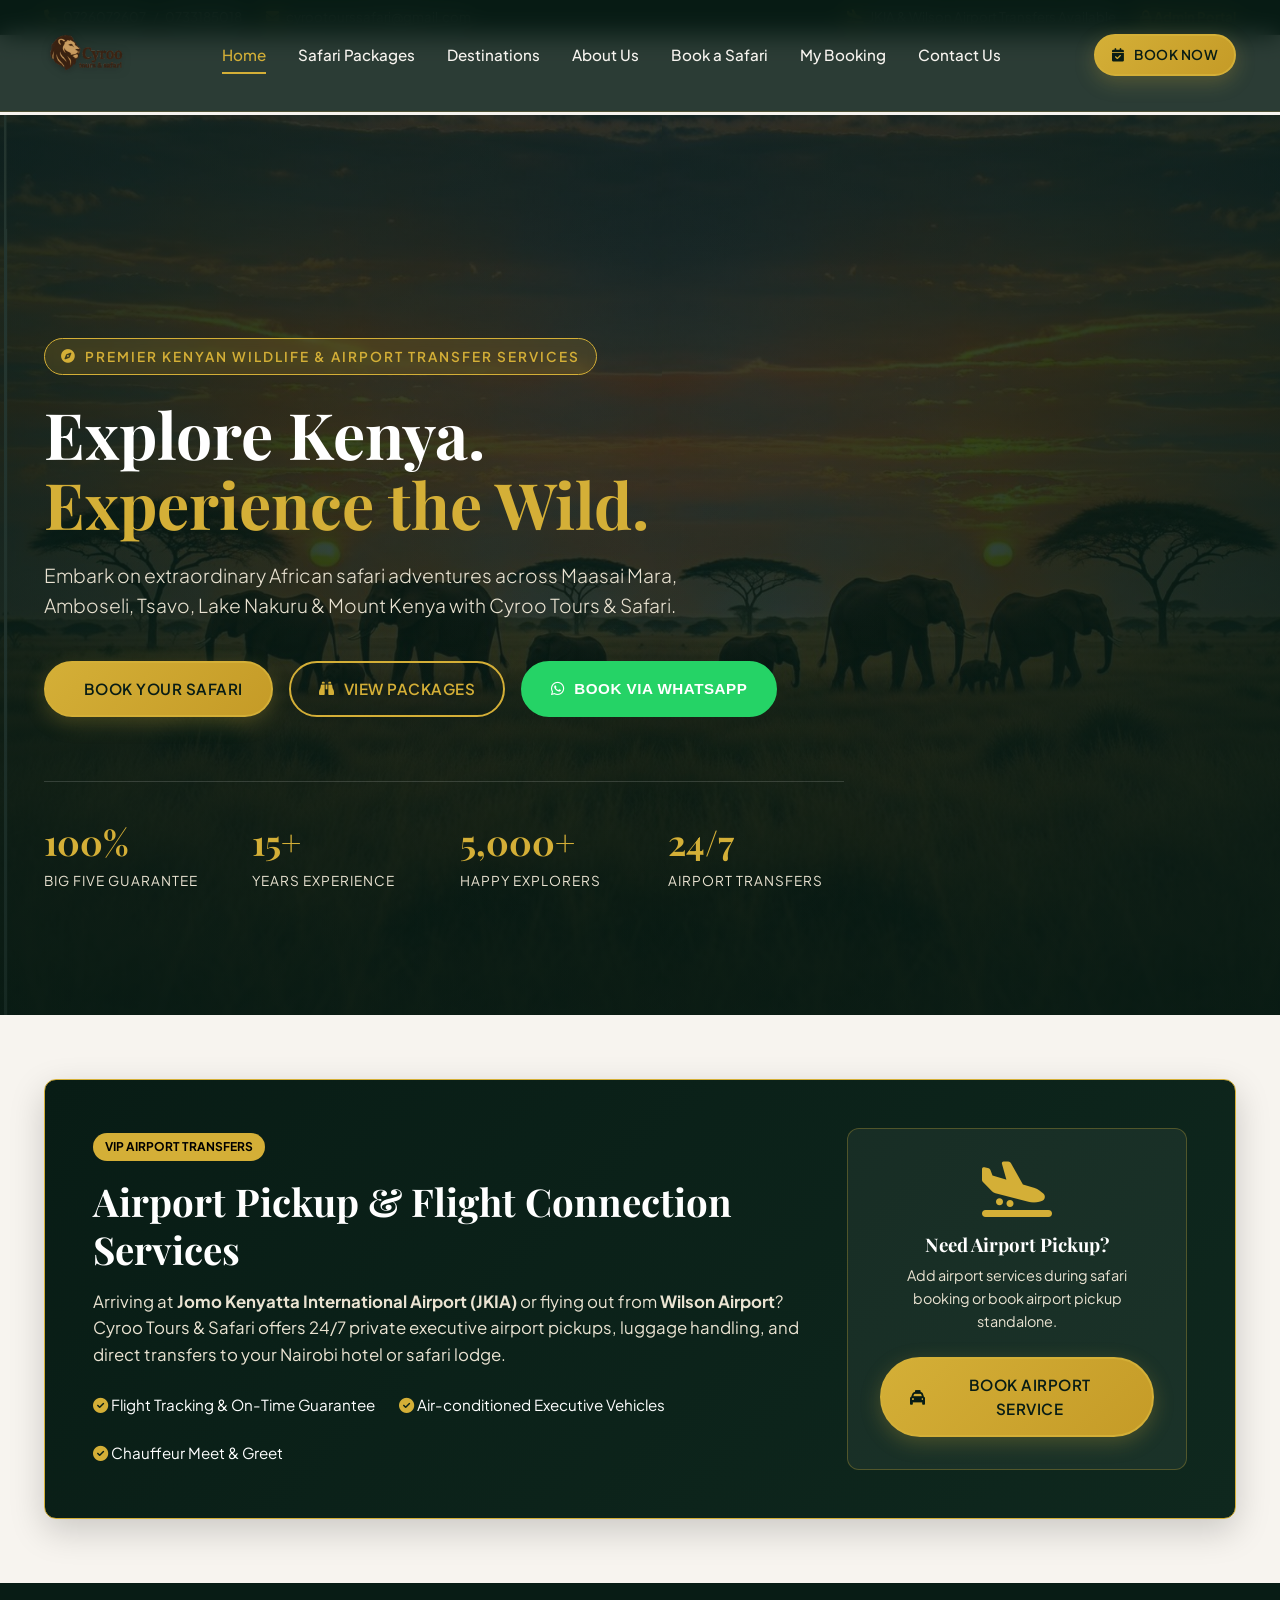
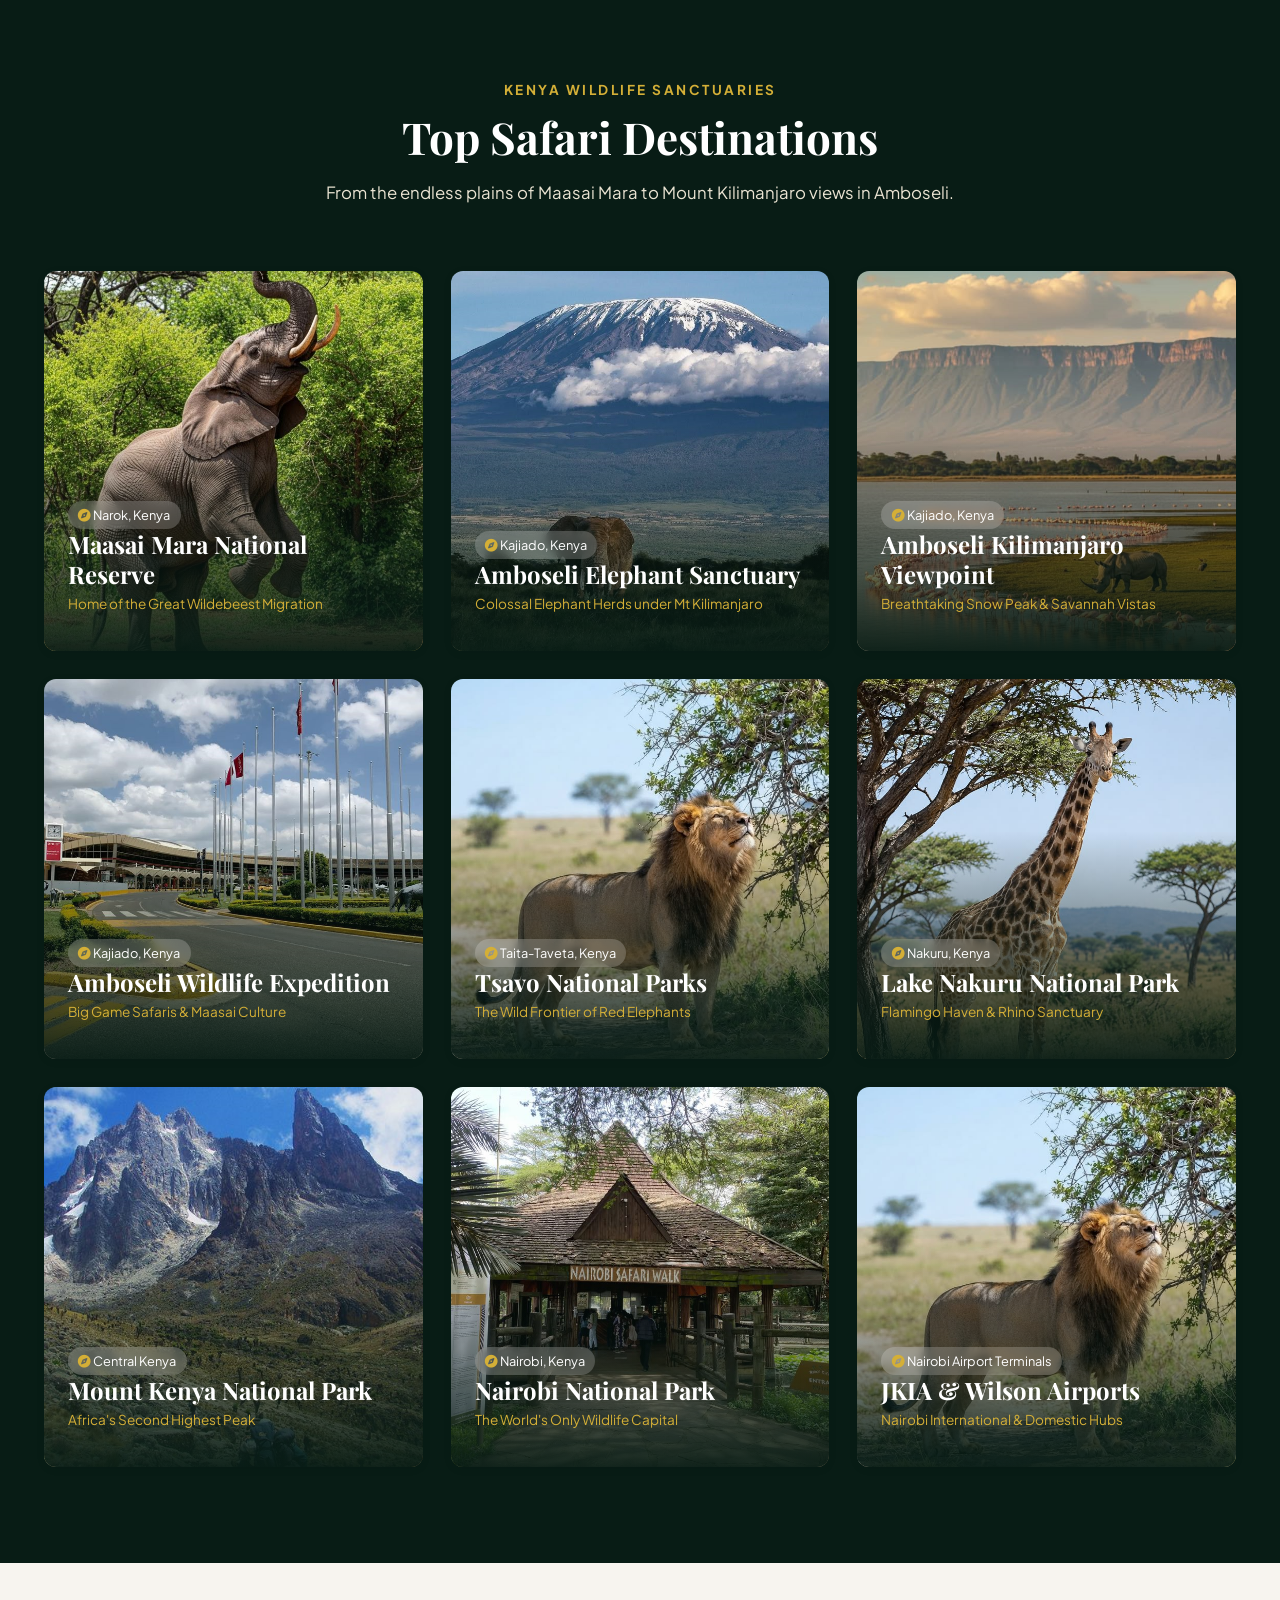
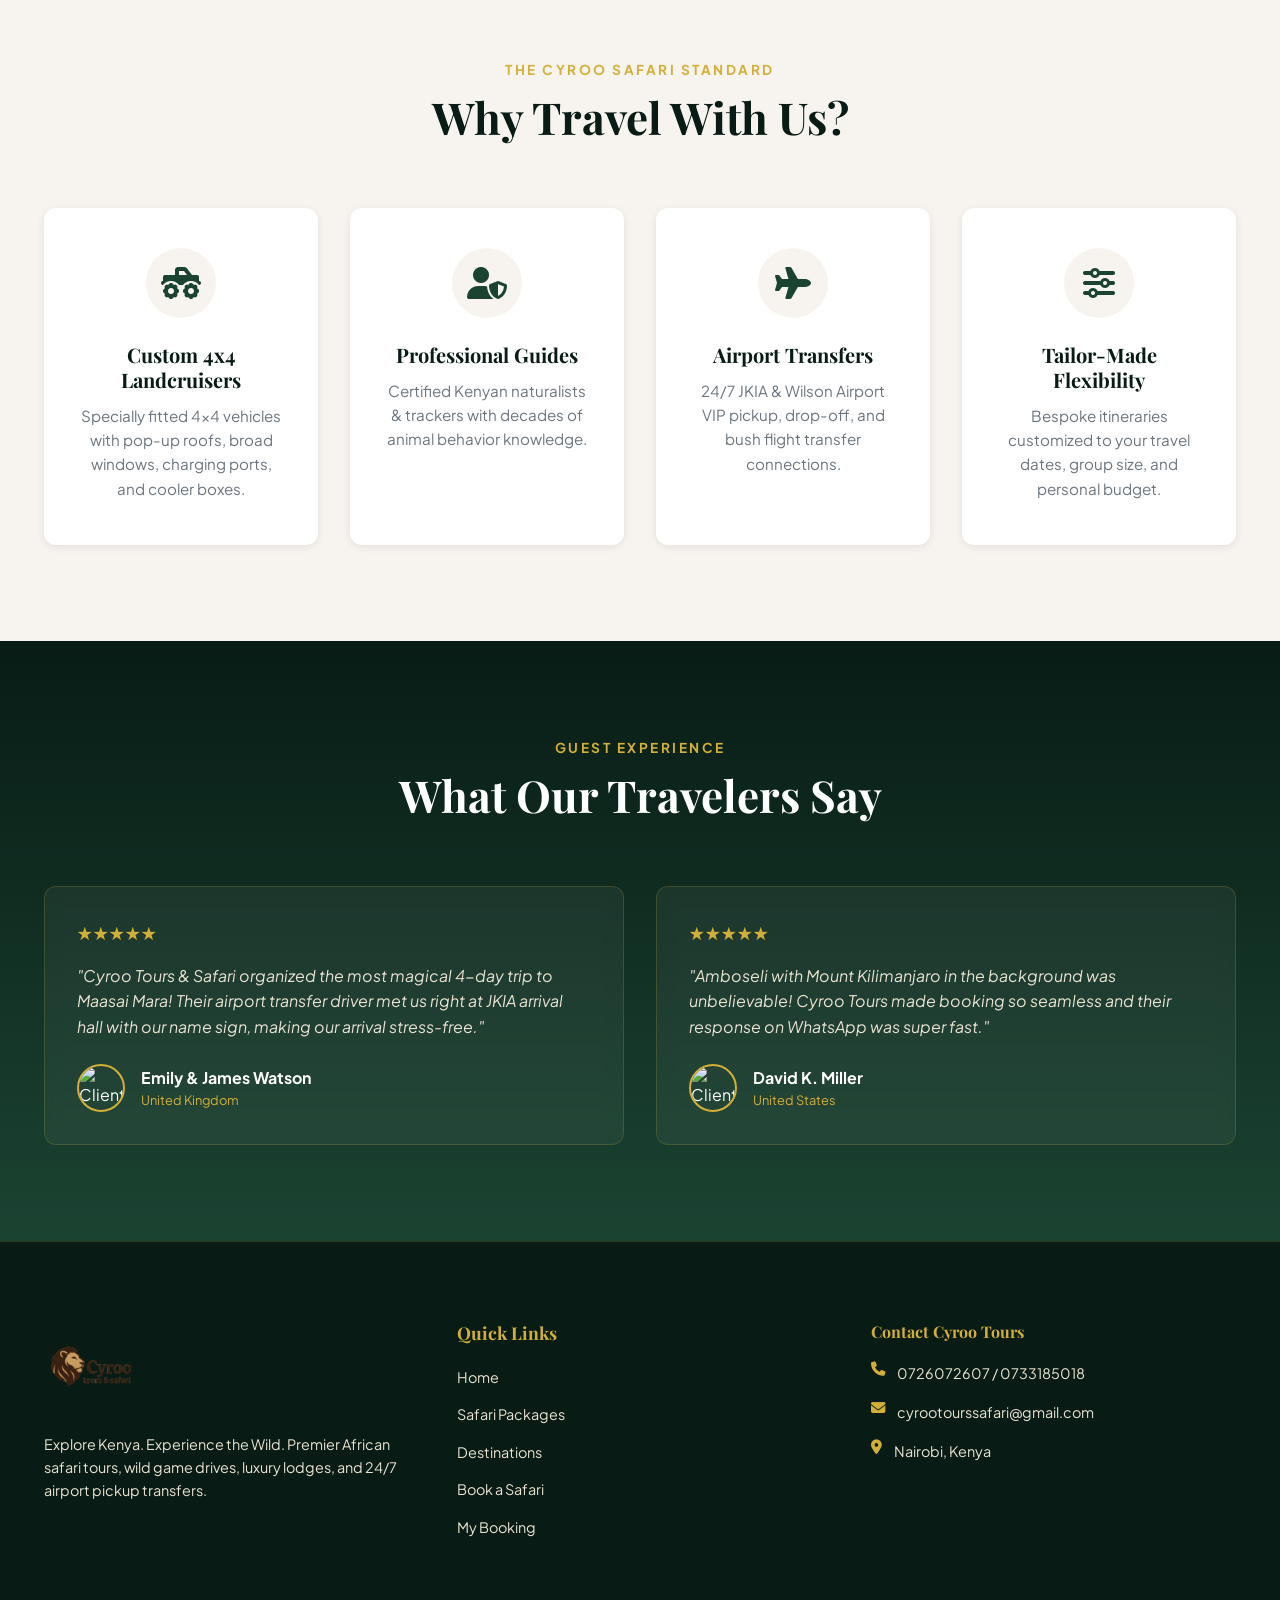
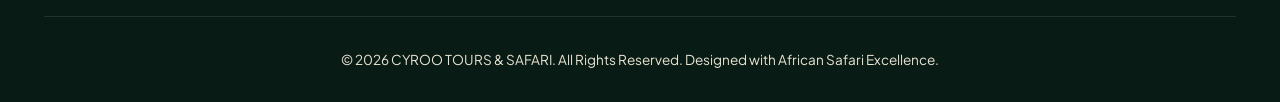
==== transport system/index.html @ acbdd5b0 "Add files via upload" ====
<!DOCTYPE html>
<html lang="en">

<head>
  <meta charset="UTF-8">
  <meta name="viewport" content="width=device-width, initial-scale=1.0">
  <title>CYROO TOURS & SAFARI | Explore Kenya. Experience the Wild.</title>
  <meta name="description"
    content="Book unforgettable Kenyan safari tours and VIP airport transfers with Cyroo Tours & Safari. Maasai Mara, Amboseli, Tsavo, Lake Nakuru, Mount Kenya & Nairobi National Park.">

  <!-- Google Fonts -->
  <link rel="preconnect" href="https://fonts.googleapis.com">
  <link rel="preconnect" href="https://fonts.gstatic.com" crossorigin>
  <link
    href="https://fonts.googleapis.com/css2?family=Playfair+Display:ital,wght@0,600;0,700;0,800;1,400&family=Plus+Jakarta+Sans:wght@300;400;500;600;700&display=swap"
    rel="stylesheet">

  <!-- FontAwesome Icons -->
  <link rel="stylesheet" href="https://cdnjs.cloudflare.com/ajax/libs/font-awesome/6.4.0/css/all.min.css">

  <!-- Stylesheet -->
  <link rel="stylesheet" href="css/styles.css">

  <!-- Supabase JS Client SDK -->
  <script src="https://cdn.jsdelivr.net/npm/@supabase/supabase-js@2"></script>

  <!-- html2pdf for Invoice Download -->
  <script src="https://cdnjs.cloudflare.com/ajax/libs/html2pdf.js/0.10.1/html2pdf.bundle.min.js"></script>
</head>

<body>

  <!-- Top Info Bar -->
  <div class="top-bar">
    <div class="container top-bar-content">
      <div class="top-info">
        <div class="top-info-item"><i class="fas fa-phone text-gold"></i> <a href="tel:0726072607">0726072607</a> / <a
            href="tel:0733185018">0733185018</a></div>
        <div class="top-info-item"><i class="fas fa-envelope text-gold"></i> <a
            href="mailto:cyrootourssafari@gmail.com">cyrootourssafari@gmail.com</a></div>
      </div>
      <div class="top-info">
        <div class="top-info-item"><i class="fas fa-plane-arrival text-gold"></i> JKIA & Wilson Airport Transfers
          Available</div>
        <div class="top-info-item"><a href="admin.html" style="color:var(--gold-accent); font-weight:700;"><i
              class="fas fa-lock"></i> Admin Portal</a></div>
      </div>
    </div>
  </div>

  <!-- Main Navigation -->
  <header class="header">
    <div class="container nav-container">
      <a href="#home" class="logo">
        <img src="assets/1-removebg-preview.png" alt="CYROO TOURS & SAFARI" class="brand-logo-img" style="height:85px; max-height:95px;">
      </a>

      <nav class="nav-menu" id="navMenu">
        <a href="#home" class="nav-link active">Home</a>
        <a href="#packages" class="nav-link">Safari Packages</a>
        <a href="#destinations" class="nav-link">Destinations</a>
        <a href="#about" class="nav-link">About Us</a>
        <a href="#book" class="nav-link">Book a Safari</a>
        <a href="#my-booking" class="nav-link">My Booking</a>
        <a href="#contact" class="nav-link">Contact Us</a>
      </nav>

      <div class="nav-actions">
        <a href="#book" class="btn btn-gold btn-sm"><i class="fas fa-calendar-check"></i> Book Now</a>
        <button class="mobile-toggle" id="mobileToggle" aria-label="Toggle Navigation"><i
            class="fas fa-bars"></i></button>
      </div>
    </div>
  </header>

  <!-- PAGE VIEWS CONTAINER -->
  <main style="padding-top: 80px;">

    <!-- ==================== HOME SECTION ==================== -->
    <div id="home" class="page-view">

      <!-- HERO -->
      <section class="hero">
        <div class="hero-overlay"></div>
        <div class="container">
          <div class="hero-content">
            <div class="hero-badge"><i class="fas fa-compass"></i> Premier Kenyan Wildlife & Airport Transfer Services
            </div>
            <h1 class="hero-title">Explore Kenya. <span>Experience the Wild.</span></h1>
            <p class="hero-subtitle">Embark on extraordinary African safari adventures across Maasai Mara, Amboseli,
              Tsavo, Lake Nakuru & Mount Kenya with Cyroo Tours & Safari.</p>

            <div class="hero-buttons">
              <a href="#book" class="btn btn-gold"><i class="fas fa-lion"></i> Book Your Safari</a>
              <a href="#packages" class="btn btn-outline-gold"><i class="fas fa-binoculars"></i> View Packages</a>
              <button class="btn btn-whatsapp" onclick="openQuickWhatsAppBooking()"><i class="fab fa-whatsapp"></i> Book
                via WhatsApp</button>
            </div>

            <div class="hero-stats">
              <div class="stat-item">
                <span class="stat-number">100%</span>
                <span class="stat-label">Big Five Guarantee</span>
              </div>
              <div class="stat-item">
                <span class="stat-number">15+</span>
                <span class="stat-label">Years Experience</span>
              </div>
              <div class="stat-item">
                <span class="stat-number">5,000+</span>
                <span class="stat-label">Happy Explorers</span>
              </div>
              <div class="stat-item">
                <span class="stat-number">24/7</span>
                <span class="stat-label">Airport Transfers</span>
              </div>
            </div>
          </div>
        </div>
      </section>



      <!-- AIRPORT SERVICES HIGHLIGHT BANNER -->
      <section class="section" style="background:var(--warm-beige); padding:4rem 0;">
        <div class="container">
          <div
            style="background:linear-gradient(135deg, var(--primary-green-dark), #0f281e); color:#fff; border-radius:var(--radius-md); padding:3rem; display:grid; grid-template-columns:1fr 340px; gap:2.5rem; align-items:center; box-shadow:var(--shadow-lg); border:1px solid var(--gold-accent);">
            <div>
              <span class="badge badge-confirmed"
                style="background:var(--gold-accent); color:#000; font-weight:700; margin-bottom:1rem;">VIP AIRPORT
                TRANSFERS</span>
              <h2 style="font-size:2.4rem; color:#fff; margin-bottom:1rem;">Airport Pickup & Flight Connection Services
              </h2>
              <p style="color:var(--warm-beige-dark); margin-bottom:1.5rem; font-size:1.05rem; line-height:1.6;">
                Arriving at <strong>Jomo Kenyatta International Airport (JKIA)</strong> or flying out from
                <strong>Wilson Airport</strong>? Cyroo Tours & Safari offers 24/7 private executive airport pickups,
                luggage handling, and direct transfers to your Nairobi hotel or safari lodge.
              </p>
              <div style="display:flex; gap:1.5rem; flex-wrap:wrap; font-size:0.95rem;">
                <div><i class="fas fa-check-circle text-gold"></i> Flight Tracking & On-Time Guarantee</div>
                <div><i class="fas fa-check-circle text-gold"></i> Air-conditioned Executive Vehicles</div>
                <div><i class="fas fa-check-circle text-gold"></i> Chauffeur Meet & Greet</div>
              </div>
            </div>
            <div
              style="text-align:center; background:rgba(255,255,255,0.05); padding:2rem; border-radius:var(--radius-md); border:1px solid rgba(212,175,55,0.3);">
              <i class="fas fa-plane-arrival text-gold" style="font-size:3.5rem; margin-bottom:1rem;"></i>
              <h3 style="color:#fff; margin-bottom:0.5rem;">Need Airport Pickup?</h3>
              <p style="color:var(--warm-beige-dark); font-size:0.9rem; margin-bottom:1.5rem;">Add airport services
                during safari booking or book airport pickup standalone.</p>
              <a href="#book" class="btn btn-gold" style="width:100%;"><i class="fas fa-taxi"></i> Book Airport
                Service</a>
            </div>
          </div>
        </div>
      </section>

      <!-- POPULAR DESTINATIONS -->
      <section class="section bg-dark text-white" style="background:var(--primary-green-dark);">
        <div class="container">
          <div class="section-header">
            <span class="section-subtitle">Kenya Wildlife Sanctuaries</span>
            <h2 class="section-title light">Top Safari Destinations</h2>
            <p class="section-desc light">From the endless plains of Maasai Mara to Mount Kilimanjaro views in Amboseli.
            </p>
          </div>
          <div class="destinations-grid" id="destinationsContainer">
            <!-- Dynamic Destinations Loaded via JS -->
          </div>
        </div>
      </section>

      <!-- WHY CHOOSE US -->
      <section class="section">
        <div class="container">
          <div class="section-header">
            <span class="section-subtitle">The Cyroo Safari Standard</span>
            <h2 class="section-title">Why Travel With Us?</h2>
          </div>
          <div class="features-grid">
            <div class="feature-card">
              <div class="feature-icon"><i class="fas fa-truck-monster"></i></div>
              <h3 class="feature-title">Custom 4x4 Landcruisers</h3>
              <p class="feature-desc">Specially fitted 4x4 vehicles with pop-up roofs, broad windows, charging ports,
                and cooler boxes.</p>
            </div>
            <div class="feature-card">
              <div class="feature-icon"><i class="fas fa-user-shield"></i></div>
              <h3 class="feature-title">Professional Guides</h3>
              <p class="feature-desc">Certified Kenyan naturalists & trackers with decades of animal behavior knowledge.
              </p>
            </div>
            <div class="feature-card">
              <div class="feature-icon"><i class="fas fa-plane"></i></div>
              <h3 class="feature-title">Airport Transfers</h3>
              <p class="feature-desc">24/7 JKIA & Wilson Airport VIP pickup, drop-off, and bush flight transfer
                connections.</p>
            </div>
            <div class="feature-card">
              <div class="feature-icon"><i class="fas fa-sliders-h"></i></div>
              <h3 class="feature-title">Tailor-Made Flexibility</h3>
              <p class="feature-desc">Bespoke itineraries customized to your travel dates, group size, and personal
                budget.</p>
            </div>
          </div>
        </div>
      </section>

      <!-- TESTIMONIALS -->
      <section class="section"
        style="background:linear-gradient(180deg, var(--primary-green-dark) 0%, var(--primary-green) 100%);">
        <div class="container">
          <div class="section-header">
            <span class="section-subtitle">Guest Experience</span>
            <h2 class="section-title light">What Our Travelers Say</h2>
          </div>
          <div class="testimonials-slider">
            <div class="testimonial-card">
              <div class="testimonial-stars">★★★★★</div>
              <p class="testimonial-text">"Cyroo Tours & Safari organized the most magical 4-day trip to Maasai Mara!
                Their airport transfer driver met us right at JKIA arrival hall with our name sign, making our arrival
                stress-free."</p>
              <div class="testimonial-author">
                <img src="https://images.unsplash.com/photo-1534528741775-53994a69daeb?auto=format&fit=crop&w=150&q=80"
                  class="author-avatar" alt="Client">
                <div>
                  <div class="author-name">Emily & James Watson</div>
                  <div class="author-location">United Kingdom</div>
                </div>
              </div>
            </div>
            <div class="testimonial-card">
              <div class="testimonial-stars">★★★★★</div>
              <p class="testimonial-text">"Amboseli with Mount Kilimanjaro in the background was unbelievable! Cyroo
                Tours made booking so seamless and their response on WhatsApp was super fast."</p>
              <div class="testimonial-author">
                <img src="https://images.unsplash.com/photo-1507003211169-0a1dd7228f2d?auto=format&fit=crop&w=150&q=80"
                  class="author-avatar" alt="Client">
                <div>
                  <div class="author-name">David K. Miller</div>
                  <div class="author-location">United States</div>
                </div>
              </div>
            </div>
          </div>
        </div>
      </section>
    </div>

    <!-- ==================== SAFARI PACKAGES SECTION ==================== -->
    <div id="packages" class="page-view" style="display:none;">
      <section class="section">
        <div class="container">
          <div class="section-header">
            <span class="section-subtitle">Safari & Airport Packages</span>
            <h2 class="section-title">All Packages & Airport Transfer Services</h2>
            <p class="section-desc">Explore our full catalog of game reserves, mountain treks, day tours, and VIP
              airport transfers.</p>
          </div>

          <!-- Package Filter Categories -->
          <div style="display:flex; justify-content:center; gap:0.75rem; margin-bottom:3rem; flex-wrap:wrap;">
            <button class="btn btn-gold btn-sm pkg-filter-btn active" data-cat="all">All Packages</button>
            <button class="btn btn-outline-gold btn-sm pkg-filter-btn" data-cat="Safari Parks">Safari Parks</button>
            <button class="btn btn-outline-gold btn-sm pkg-filter-btn" data-cat="Mount Kenya">Mount Kenya</button>
            <button class="btn btn-outline-gold btn-sm pkg-filter-btn" data-cat="Day Excursions">Day Excursions</button>
            <button class="btn btn-outline-gold btn-sm pkg-filter-btn" data-cat="Airport Services"><i
                class="fas fa-plane"></i> Airport Services</button>
          </div>

          <!-- Populated by JavaScript -->
          <div class="packages-grid" id="allPackagesGrid"></div>
        </div>
      </section>
    </div>

    <!-- ==================== DESTINATIONS SECTION ==================== -->
    <div id="destinations" class="page-view" style="display:none;">
      <section class="section">
        <div class="container">
          <div class="section-header">
            <span class="section-subtitle">Explore Kenya</span>
            <h2 class="section-title">Safari Destinations</h2>
            <p class="section-desc">Discover the richest wildlife biomes in East Africa.</p>
          </div>
          <div class="destinations-grid" id="allDestinationsGrid"></div>
        </div>
      </section>
    </div>

    <!-- ==================== ABOUT US SECTION ==================== -->
    <div id="about" class="page-view" style="display:none;">
      <section class="section">
        <div class="container">
          <div style="display:grid; grid-template-columns:1fr 1fr; gap:3rem; align-items:center;">
            <div>
              <span class="section-subtitle">About Cyroo Tours & Safari</span>
              <h2 class="section-title">Your Trusted Kenyan Safari Companion</h2>
              <p style="margin-bottom:1rem; color:#555;">CYROO TOURS & SAFARI is a premier eco-tour operator
                headquartered in Nairobi, Kenya. We specialize in bespoke safari holidays, group wildlife expeditions,
                honeymoon retreats, airport pickup transfers, and custom park excursions.</p>
              <p style="margin-bottom:1.5rem; color:#555;">With deep local roots and an unwavering commitment to
                sustainable tourism, we ensure every guest experiences authentic African wilderness while supporting
                local conservation and Maasai communities.</p>

              <div style="display:grid; grid-template-columns:1fr 1fr; gap:1rem; margin-bottom:2rem;">
                <div
                  style="background:var(--white); padding:1rem; border-left:4px solid var(--gold-accent); box-shadow:var(--shadow-sm);">
                  <strong style="color:var(--primary-green-dark);">Phone Support:</strong><br>
                  0726072607 / 0733185018
                </div>
                <div
                  style="background:var(--white); padding:1rem; border-left:4px solid var(--gold-accent); box-shadow:var(--shadow-sm);">
                  <strong style="color:var(--primary-green-dark);">Direct Email:</strong><br>
                  cyrootourssafari@gmail.com
                </div>
              </div>
            </div>
            <div>
              <img src="assets/background 1 .png"
                style="border-radius:var(--radius-md); box-shadow:var(--shadow-lg); width:100%; object-fit:cover; max-height:400px;" alt="Safari Expedition">
            </div>
          </div>
        </div>
      </section>
    </div>

    <!-- ==================== BOOK A SAFARI SECTION ==================== -->
    <div id="book" class="page-view" style="display:none;">
      <section class="section">
        <div class="container">
          <div class="section-header">
            <span class="section-subtitle">Reservations</span>
            <h2 class="section-title">Book Your Safari Package</h2>
            <p class="section-desc">Fill in your travel preferences below for instant pricing and invoice generation.
            </p>
          </div>

          <!-- Sub-Nav Type Switcher -->
          <div style="display:flex; justify-content:center; gap:1rem; margin-bottom:2.5rem; flex-wrap:wrap;">
            <button id="bookingTabSafariBtn" type="button" class="btn btn-gold booking-type-btn active" style="font-size:1.1rem; padding:0.85rem 1.75rem;" onclick="switchBookingType('safari')">
              <i class="fas fa-paw"></i> Book Safari Package
            </button>
            <button id="bookingTabAirportBtn" type="button" class="btn btn-outline-gold booking-type-btn" style="font-size:1.1rem; padding:0.85rem 1.75rem;" onclick="switchBookingType('airport')">
              <i class="fas fa-plane-arrival"></i> Book Airport Transfer
            </button>
          </div>

          <div class="booking-layout">
            <!-- Form Card -->
            <div class="booking-card">
              <form id="customerBookingForm">
                <h3
                  style="margin-bottom:1.5rem; color:var(--primary-green-dark); border-bottom:2px solid var(--gold-accent); padding-bottom:0.5rem;">
                  <i class="fas fa-user"></i> Guest Contact Details
                </h3>

                <div class="form-row">
                  <div class="form-group">
                    <label class="form-label" for="bookingFullName">Full Name *</label>
                    <input type="text" id="bookingFullName" class="form-control" placeholder="e.g. John Doe" required>
                  </div>
                  <div class="form-group">
                    <label class="form-label" for="bookingPhone">Phone Number *</label>
                    <input type="tel" id="bookingPhone" class="form-control" placeholder="e.g. 0726072607" required>
                  </div>
                </div>

                <div class="form-group">
                  <label class="form-label" for="bookingEmail">Email Address *</label>
                  <input type="email" id="bookingEmail" class="form-control" placeholder="e.g. john@example.com"
                    required>
                </div>

                <!-- BLOCK 1: SAFARI BOOKING BLOCK -->
                <div id="safariBookingBlock">
                  <h3
                    style="margin-top:2rem; margin-bottom:1.5rem; color:var(--primary-green-dark); border-bottom:2px solid var(--gold-accent); padding-bottom:0.5rem;">
                    <i class="fas fa-map-marked-alt"></i> Safari Selection
                  </h3>

                  <div class="form-group">
                    <label class="form-label" for="bookingPackageSelect">Select Safari Package *</label>
                    <select id="bookingPackageSelect" class="form-select" required>
                      <!-- Populated by JS -->
                    </select>
                  </div>

                  <div class="form-row">
                    <div class="form-group">
                      <label class="form-label" for="bookingAdults">Adults (Age 12+) *</label>
                      <input type="number" id="bookingAdults" class="form-control" value="2" min="1" required>
                    </div>
                    <div class="form-group">
                      <label class="form-label" for="bookingChildren">Children (Age 3-11)</label>
                      <input type="number" id="bookingChildren" class="form-control" value="0" min="0">
                    </div>
                  </div>

                  <div class="form-row">
                    <div class="form-group">
                      <label class="form-label" for="bookingTravelDate">Travel Start Date *</label>
                      <input type="date" id="bookingTravelDate" class="form-control" required>
                    </div>
                    <div class="form-group">
                      <label class="form-label" for="bookingReturnDate">Return Date</label>
                      <input type="date" id="bookingReturnDate" class="form-control" readonly style="background:#eee;">
                    </div>
                  </div>

                  <div class="form-group" style="margin-top:1.5rem;">
                    <label class="form-label" for="bookingSafariAirportAddon"><i class="fas fa-taxi text-gold"></i> Optional Airport Transfer Add-On</label>
                    <select id="bookingSafariAirportAddon" class="form-select">
                      <option value="No Airport Transfer" data-fee="0">No Airport Add-On Needed</option>
                      <option value="JKIA Airport Arrival Pickup & Hotel Transfer" data-fee="3000">JKIA Airport Arrival Pickup (+ KES 3,000)</option>
                      <option value="Nairobi Hotel to JKIA Drop-off" data-fee="3000">JKIA Departure Drop-off (+ KES 3,000)</option>
                      <option value="Both JKIA Pickup & Drop-off Transfer" data-fee="5500">Both JKIA Pickup & Drop-off (+ KES 5,500)</option>
                      <option value="Wilson Airport Safari Bush Flight Connection" data-fee="2500">Wilson Airport Safari Connection (+ KES 2,500)</option>
                      <option value="VIP Chauffeur Airport Service" data-fee="8000">VIP Luxury Executive Airport Chauffeur (+ KES 8,000)</option>
                    </select>
                  </div>
                </div>

                <!-- BLOCK 2: AIRPORT TRANSFER BOOKING BLOCK -->
                <div id="airportBookingBlock" style="display:none;">
                  <h3
                    style="margin-top:2rem; margin-bottom:1.5rem; color:var(--primary-green-dark); border-bottom:2px solid var(--gold-accent); padding-bottom:0.5rem;">
                    <i class="fas fa-plane-arrival"></i> Airport Transfer Package Selection
                  </h3>

                  <div class="form-group">
                    <label class="form-label" for="bookingAirportService">Select Airport Transfer Service *</label>
                    <select id="bookingAirportService" class="form-select">
                      <!-- Populated dynamically by JS -->
                    </select>
                  </div>

                  <div class="form-row">
                    <div class="form-group">
                      <label class="form-label" for="bookingAirportPassengers"><i class="fas fa-users text-gold"></i> Transfer Passengers *</label>
                      <input type="number" id="bookingAirportPassengers" class="form-control" value="2" min="1">
                    </div>
                    <div class="form-group">
                      <label class="form-label" for="bookingTransport"><i class="fas fa-car text-gold"></i> Transport Vehicle Type</label>
                      <select id="bookingTransport" class="form-select">
                        <option value="Executive Airport Sedan / SUV">Executive Airport Sedan / SUV</option>
                        <option value="4x4 Safari Landcruiser">4x4 Safari Landcruiser (Pop-Up Roof)</option>
                        <option value="4x4 Landcruiser VIP Edition">4x4 Landcruiser VIP (+ KES 15,000)</option>
                        <option value="Customized Safari Tour Van">Customized Safari Tour Van</option>
                      </select>
                    </div>
                  </div>

                  <div class="form-row">
                    <div class="form-group">
                      <label class="form-label" for="bookingAirportDate"><i class="fas fa-calendar-alt text-gold"></i> Pickup / Transfer Date *</label>
                      <input type="date" id="bookingAirportDate" class="form-control">
                    </div>
                    <div class="form-group">
                      <label class="form-label" for="bookingAirportTime"><i class="fas fa-clock text-gold"></i> Pickup / Flight Time *</label>
                      <input type="time" id="bookingAirportTime" class="form-control" value="08:00">
                    </div>
                  </div>
                </div>

                <div class="form-group" style="margin-top:1.5rem;">
                  <label class="form-label" for="bookingSpecialRequests">Special Requests / Flight Numbers / Dietary Requirements</label>
                  <textarea id="bookingSpecialRequests" class="form-control" rows="3"
                    placeholder="e.g. Flight arrival number KQ 101 at 06:00 AM, extra luggage space, honeymoon setup..."></textarea>
                </div>

                <button type="submit" class="btn btn-gold" style="width:100%; font-size:1.1rem; padding:1rem; margin-top:1rem;"><i
                    class="fas fa-check-circle"></i> Confirm & Generate Invoice</button>
              </form>
            </div>

            <!-- Live Calculation Summary Card -->
            <div class="summary-card">
              <h3 class="summary-title"><i class="fas fa-calculator"></i> Price Summary</h3>

              <div class="summary-row">
                <span style="color:var(--warm-beige-dark);">Package:</span>
                <strong id="summaryPkgName" style="color:#fff; text-align:right;">Select a package</strong>
              </div>
              <div class="summary-row">
                <span style="color:var(--warm-beige-dark);">Adults Charge:</span>
                <span id="summaryAdults">0 x KES 0</span>
              </div>
              <div class="summary-row">
                <span style="color:var(--warm-beige-dark);">Children Charge:</span>
                <span id="summaryChildren">0 x KES 0</span>
              </div>
              <div class="summary-row">
                <span style="color:var(--warm-beige-dark);">Airport Service:</span>
                <span id="summaryAirport" class="text-gold">No Airport Service</span>
              </div>
              <div class="summary-row">
                <span style="color:var(--warm-beige-dark);">Park Fees & Tax:</span>
                <span class="text-gold">Included</span>
              </div>
              <div class="summary-row total">
                <span>Total Payable:</span>
                <span id="summaryTotal">KES 0</span>
              </div>

              <div
                style="margin-top:2rem; padding-top:1rem; border-top:1px solid rgba(255,255,255,0.1); font-size:0.85rem; color:var(--warm-beige-dark);">
                <p><i class="fas fa-shield-alt text-gold"></i> Free instant PDF invoice generation.</p>
                <p style="margin-top:0.5rem;"><i class="fab fa-whatsapp text-gold"></i> Admin notified automatically on
                  WhatsApp.</p>
              </div>
            </div>
          </div>
        </div>
      </section>
    </div>

    <!-- ==================== MY BOOKING SECTION ==================== -->
    <div id="my-booking" class="page-view" style="display:none;">
      <section class="section">
        <div class="container" style="max-width:800px;">
          <div class="section-header">
            <span class="section-subtitle">Track Booking</span>
            <h2 class="section-title">Look Up Your Safari Booking</h2>
            <p class="section-desc">Enter your Booking Reference and Phone Number to check status or download your
              invoice.</p>
          </div>

          <div class="booking-card">
            <form id="trackBookingForm">
              <div class="form-row">
                <div class="form-group">
                  <label class="form-label" for="trackRef">Booking Reference *</label>
                  <input type="text" id="trackRef" class="form-control" placeholder="e.g. CYR-2026-0001" required>
                </div>
                <div class="form-group">
                  <label class="form-label" for="trackPhone">Phone Number *</label>
                  <input type="tel" id="trackPhone" class="form-control" placeholder="e.g. 0712345678" required>
                </div>
              </div>
              <button type="submit" class="btn btn-gold" style="width:100%;"><i class="fas fa-search"></i> Search
                Booking</button>
            </form>
          </div>

          <div id="bookingTrackResult"></div>
        </div>
      </section>
    </div>

    <!-- ==================== CONTACT US SECTION ==================== -->
    <div id="contact" class="page-view" style="display:none;">
      <section class="section">
        <div class="container">
          <div class="section-header">
            <span class="section-subtitle">Get In Touch</span>
            <h2 class="section-title">Contact Cyroo Tours & Safari</h2>
            <p class="section-desc">Our safari specialists are available 24/7 to plan your dream vacation.</p>
          </div>

          <div style="display:grid; grid-template-columns:1fr 1fr; gap:3rem;">
            <div class="booking-card">
              <form id="contactForm">
                <div class="form-group">
                  <label class="form-label" for="contactName">Your Name *</label>
                  <input type="text" id="contactName" class="form-control" required>
                </div>
                <div class="form-row">
                  <div class="form-group">
                    <label class="form-label" for="contactEmail">Email Address *</label>
                    <input type="email" id="contactEmail" class="form-control" required>
                  </div>
                  <div class="form-group">
                    <label class="form-label" for="contactPhone">Phone Number *</label>
                    <input type="tel" id="contactPhone" class="form-control" required>
                  </div>
                </div>
                <div class="form-group">
                  <label class="form-label" for="contactMessage">Message / Inquiry *</label>
                  <textarea id="contactMessage" class="form-control" rows="4" required></textarea>
                </div>
                <button type="submit" class="btn btn-gold"><i class="fas fa-paper-plane"></i> Send Message</button>
              </form>
            </div>

            <div>
              <div
                style="background:var(--primary-green-dark); color:#fff; padding:2.5rem; border-radius:var(--radius-md); box-shadow:var(--shadow-md);">
                <h3 style="color:var(--gold-accent); margin-bottom:1.5rem; font-size:1.6rem;">Contact Information</h3>

                <div style="margin-bottom:1.5rem; display:flex; gap:1rem;">
                  <i class="fas fa-phone fa-lg text-gold" style="margin-top:0.25rem;"></i>
                  <div>
                    <strong>Phone Numbers:</strong><br>
                    <a href="tel:0726072607" style="color:#fff;">0726072607</a> / <a href="tel:0733185018"
                      style="color:#fff;">0733185018</a>
                  </div>
                </div>

                <div style="margin-bottom:1.5rem; display:flex; gap:1rem;">
                  <i class="fas fa-envelope fa-lg text-gold" style="margin-top:0.25rem;"></i>
                  <div>
                    <strong>Email Address:</strong><br>
                    <a href="mailto:cyrootourssafari@gmail.com" style="color:#fff;">cyrootourssafari@gmail.com</a>
                  </div>
                </div>

                <div style="margin-bottom:1.5rem; display:flex; gap:1rem;">
                  <i class="fab fa-whatsapp fa-lg text-gold" style="margin-top:0.25rem;"></i>
                  <div>
                    <strong>WhatsApp Business:</strong><br>
                    +254 726 072 607
                  </div>
                </div>

                <div style="margin-top:2rem;">
                  <button class="btn btn-whatsapp" onclick="openQuickWhatsAppBooking()"><i class="fab fa-whatsapp"></i>
                    Chat Live on WhatsApp</button>
                </div>
              </div>
            </div>
          </div>
        </div>
      </section>
    </div>

  </main>

  <!-- MODAL: PACKAGE DETAILS -->
  <div class="modal" id="packageDetailModal">
    <div class="modal-content">
      <div class="modal-header">
        <h3 class="modal-title" id="packageModalTitle">Package Details</h3>
        <button class="modal-close" onclick="closeModal('packageDetailModal')">&times;</button>
      </div>
      <div class="modal-body" id="packageModalContent"></div>
    </div>
  </div>

  <!-- MODAL: BOOKING CONFIRMATION & INVOICE -->
  <div class="modal" id="bookingConfirmationModal">
    <div class="modal-content" style="max-width:900px;">
      <div class="modal-header">
        <h3 class="modal-title"><i class="fas fa-file-invoice text-gold"></i> Booking Invoice Confirmation</h3>
        <button class="modal-close" onclick="closeModal('bookingConfirmationModal')">&times;</button>
      </div>
      <div class="modal-body">
        <div id="invoiceRenderArea"></div>
      </div>
      <div class="modal-footer">
        <button class="btn btn-outline-gold" onclick="window.print()"><i class="fas fa-print"></i> Print
          Invoice</button>
        <button class="btn btn-gold" onclick="downloadInvoicePDF()"><i class="fas fa-download"></i> Download PDF
          Invoice</button>
        <button class="btn btn-whatsapp" onclick="sendWhatsAppForCurrentBooking()"><i class="fab fa-whatsapp"></i> Send to
          WhatsApp</button>
      </div>
    </div>
  </div>

  <!-- FOOTER -->
  <footer class="footer">
    <div class="container">
      <div class="footer-grid">
        <div>
          <img src="assets/1-removebg-preview.png" alt="CYROO TOURS & SAFARI" style="height:95px; margin-bottom:1rem;">
          <p class="footer-desc">Explore Kenya. Experience the Wild. Premier African safari tours, wild game drives,
            luxury lodges, and 24/7 airport pickup transfers.</p>
        </div>
        <div class="footer-links">
          <h4>Quick Links</h4>
          <ul>
            <li><a href="#home">Home</a></li>
            <li><a href="#packages">Safari Packages</a></li>
            <li><a href="#destinations">Destinations</a></li>
            <li><a href="#book">Book a Safari</a></li>
            <li><a href="#my-booking">My Booking</a></li>
          </ul>
        </div>
        <div>
          <h4 style="color:var(--gold-accent); margin-bottom:1.25rem;">Contact Cyroo Tours</h4>
          <div class="footer-contact-item"><i class="fas fa-phone text-gold"></i> 0726072607 / 0733185018</div>
          <div class="footer-contact-item"><i class="fas fa-envelope text-gold"></i> cyrootourssafari@gmail.com</div>
          <div class="footer-contact-item"><i class="fas fa-map-marker-alt text-gold"></i> Nairobi, Kenya</div>
        </div>
      </div>
      <div class="footer-bottom">
        <p>&copy; 2026 CYROO TOURS & SAFARI. All Rights Reserved. Designed with African Safari Excellence.</p>
      </div>
    </div>
  </footer>

  <!-- Scripts -->
  <script src="js/config.js"></script>
  <script src="js/supabase-client.js"></script>
  <script src="js/app.js"></script>
</body>

</html>
---- transport system/css/styles.css ----
/* 
   CYROO TOURS & SAFARI - Premium African Safari Theme
   Color Palette: Dark Green, Safari Brown, Gold, Warm Beige, Charcoal & White
*/

:root {
  --primary-green: #1b4332;
  --primary-green-dark: #081c15;
  --primary-green-light: #2d6a4f;
  --safari-brown: #7f5539;
  --safari-brown-dark: #4a3525;
  --safari-brown-light: #9c6644;
  --gold-accent: #d4af37;
  --gold-hover: #b8860b;
  --gold-light: #f3e5ab;
  --warm-beige: #f7f4ef;
  --warm-beige-dark: #eae3d2;
  --charcoal: #121413;
  --text-muted: #6c757d;
  --white: #ffffff;

  --shadow-sm: 0 2px 8px rgba(0, 0, 0, 0.08);
  --shadow-md: 0 6px 20px rgba(0, 0, 0, 0.12);
  --shadow-lg: 0 12px 35px rgba(0, 0, 0, 0.18);
  --shadow-gold: 0 6px 20px rgba(212, 175, 55, 0.25);

  --radius-sm: 6px;
  --radius-md: 12px;
  --radius-lg: 20px;
  --radius-full: 9999px;

  --transition: all 0.3s cubic-bezier(0.25, 0.8, 0.25, 1);
  --font-heading: 'Playfair Display', Georgia, serif;
  --font-body: 'Plus Jakarta Sans', system-ui, -apple-system, sans-serif;
}

/* Reset & Global */
*,
*::before,
*::after {
  box-sizing: border-box;
  margin: 0;
  padding: 0;
}

html {
  scroll-behavior: smooth;
  font-size: 16px;
}

body {
  font-family: var(--font-body);
  background-color: var(--warm-beige);
  color: var(--charcoal);
  line-height: 1.6;
  overflow-x: hidden;
}

a {
  color: inherit;
  text-decoration: none;
  transition: var(--transition);
}

ul {
  list-style: none;
}

img {
  max-width: 100%;
  height: auto;
  display: block;
}

/* Typography */
h1,
h2,
h3,
h4,
h5,
h6 {
  font-family: var(--font-heading);
  font-weight: 700;
  line-height: 1.25;
  color: var(--primary-green-dark);
}

.text-gold {
  color: var(--gold-accent) !important;
}

.text-beige {
  color: var(--warm-beige) !important;
}

.bg-green {
  background-color: var(--primary-green) !important;
}

.bg-beige {
  background-color: var(--warm-beige) !important;
}

.bg-dark {
  background-color: var(--primary-green-dark) !important;
}

/* Container */
.container {
  width: 100%;
  max-width: 1240px;
  margin: 0 auto;
  padding: 0 1.5rem;
}

/* Buttons */
.btn {
  display: inline-flex;
  align-items: center;
  justify-content: center;
  gap: 0.6rem;
  padding: 0.85rem 1.75rem;
  font-size: 0.95rem;
  font-weight: 600;
  border-radius: var(--radius-full);
  border: 2px solid transparent;
  cursor: pointer;
  transition: var(--transition);
  text-transform: uppercase;
  letter-spacing: 0.5px;
}

.btn-gold {
  background: linear-gradient(135deg, var(--gold-accent), #c59b27);
  color: var(--primary-green-dark);
  border-color: var(--gold-accent);
  box-shadow: var(--shadow-gold);
}

.btn-gold:hover {
  background: linear-gradient(135deg, #e5be48, var(--gold-accent));
  transform: translateY(-2px);
  box-shadow: 0 8px 25px rgba(212, 175, 55, 0.4);
}

.btn-outline-gold {
  background: transparent;
  color: var(--gold-accent);
  border-color: var(--gold-accent);
}

.btn-outline-gold:hover {
  background: var(--gold-accent);
  color: var(--primary-green-dark);
  transform: translateY(-2px);
}

.btn-whatsapp {
  background-color: #25D366;
  color: #ffffff;
  border-color: #25D366;
}

.btn-whatsapp:hover {
  background-color: #1eb857;
  border-color: #1eb857;
  color: #ffffff;
  transform: translateY(-2px);
  box-shadow: 0 6px 20px rgba(37, 211, 102, 0.35);
}

.btn-green {
  background-color: var(--primary-green);
  color: var(--white);
  border-color: var(--primary-green);
}

.btn-green:hover {
  background-color: var(--primary-green-dark);
  transform: translateY(-2px);
  box-shadow: var(--shadow-md);
}

.btn-sm {
  padding: 0.5rem 1rem;
  font-size: 0.85rem;
}

/* Header & Navigation */
.header {
  position: fixed;
  top: 0;
  left: 0;
  width: 100%;
  z-index: 1000;
  transition: var(--transition);
  background: rgba(8, 28, 21, 0.85);
  backdrop-filter: blur(12px);
  -webkit-backdrop-filter: blur(12px);
  border-bottom: 1px solid rgba(212, 175, 55, 0.2);
}

.header.scrolled {
  background: rgba(8, 28, 21, 0.98);
  box-shadow: var(--shadow-md);
}

.top-bar {
  background: var(--primary-green-dark);
  color: var(--warm-beige-dark);
  font-size: 0.825rem;
  padding: 0.4rem 0;
  border-bottom: 1px solid rgba(255, 255, 255, 0.08);
}

.top-bar-content {
  display: flex;
  justify-content: space-between;
  align-items: center;
}

.top-info {
  display: flex;
  gap: 1.5rem;
}

.top-info-item {
  display: flex;
  align-items: center;
  gap: 0.4rem;
}

.nav-container {
  display: flex;
  justify-content: space-between;
  align-items: center;
  padding: 0.8rem 1.5rem;
}

.logo {
  display: flex;
  align-items: center;
  gap: 0.75rem;
}

.brand-logo-img {
  height: 85px;
  max-height: 95px;
  width: auto;
  object-fit: contain;
  filter: drop-shadow(0px 2px 4px rgba(0, 0, 0, 0.25));
  transition: transform 0.3s ease;
}

.brand-logo-img:hover {
  transform: scale(1.04);
}

.logo-icon {
  width: 44px;
  height: 44px;
  background: linear-gradient(135deg, var(--gold-accent), var(--safari-brown));
  border-radius: 50%;
  display: flex;
  align-items: center;
  justify-content: center;
  color: var(--primary-green-dark);
  font-weight: 900;
  font-size: 1.4rem;
  box-shadow: var(--shadow-gold);
}

.logo-text {
  display: flex;
  flex-direction: column;
}

.logo-title {
  font-family: var(--font-heading);
  font-size: 1.35rem;
  font-weight: 800;
  color: var(--warm-beige);
  letter-spacing: 1px;
  line-height: 1.1;
}

.logo-sub {
  font-size: 0.7rem;
  text-transform: uppercase;
  letter-spacing: 3px;
  color: var(--gold-accent);
  font-weight: 600;
}

.nav-menu {
  display: flex;
  align-items: center;
  gap: 2rem;
}

.nav-link {
  color: var(--warm-beige);
  font-weight: 500;
  font-size: 0.95rem;
  position: relative;
  padding: 0.4rem 0;
}

.nav-link::after {
  content: '';
  position: absolute;
  bottom: 0;
  left: 0;
  width: 0%;
  height: 2px;
  background: var(--gold-accent);
  transition: var(--transition);
}

.nav-link:hover::after,
.nav-link.active::after {
  width: 100%;
}

.nav-link:hover,
.nav-link.active {
  color: var(--gold-accent);
}

.nav-actions {
  display: flex;
  align-items: center;
  gap: 1rem;
}

.mobile-toggle {
  display: none;
  background: none;
  border: none;
  color: var(--warm-beige);
  font-size: 1.6rem;
  cursor: pointer;
}

/* Hero Section */
.hero {
  position: relative;
  min-height: 100vh;
  display: flex;
  align-items: center;
  padding-top: 100px;
  background: linear-gradient(180deg, rgba(8, 28, 21, 0.7) 0%, rgba(8, 28, 21, 0.85) 100%),
    url('../assets/background 1 .png') center/cover no-repeat;
  color: var(--white);
}

.hero-overlay {
  position: absolute;
  inset: 0;
  background: radial-gradient(circle at center, transparent 0%, rgba(8, 28, 21, 0.6) 100%);
  pointer-events: none;
}

.hero-content {
  position: relative;
  z-index: 2;
  max-width: 800px;
}

.hero-badge {
  display: inline-flex;
  align-items: center;
  gap: 0.5rem;
  padding: 0.4rem 1rem;
  background: rgba(212, 175, 55, 0.15);
  border: 1px solid var(--gold-accent);
  border-radius: var(--radius-full);
  color: var(--gold-accent);
  font-size: 0.85rem;
  font-weight: 600;
  text-transform: uppercase;
  letter-spacing: 2px;
  margin-bottom: 1.5rem;
  backdrop-filter: blur(4px);
}

.hero-title {
  font-size: 4rem;
  line-height: 1.1;
  color: var(--white);
  margin-bottom: 1.25rem;
}

.hero-title span {
  color: var(--gold-accent);
  display: block;
}

.hero-subtitle {
  font-size: 1.2rem;
  color: var(--warm-beige-dark);
  margin-bottom: 2.5rem;
  max-width: 640px;
  font-weight: 300;
}

.hero-buttons {
  display: flex;
  flex-wrap: wrap;
  gap: 1rem;
}

.hero-stats {
  display: grid;
  grid-template-columns: repeat(auto-fit, minmax(140px, 1fr));
  gap: 2rem;
  margin-top: 4rem;
  padding-top: 2rem;
  border-top: 1px solid rgba(255, 255, 255, 0.15);
}

.stat-item {
  display: flex;
  flex-direction: column;
}

.stat-number {
  font-family: var(--font-heading);
  font-size: 2.2rem;
  font-weight: 700;
  color: var(--gold-accent);
}

.stat-label {
  font-size: 0.85rem;
  color: var(--warm-beige-dark);
  text-transform: uppercase;
  letter-spacing: 1px;
}

/* Section Header */
.section {
  padding: 6rem 0;
}

.section-header {
  text-align: center;
  max-width: 700px;
  margin: 0 auto 4rem auto;
}

.section-subtitle {
  color: var(--gold-accent);
  font-weight: 700;
  text-transform: uppercase;
  letter-spacing: 2.5px;
  font-size: 0.85rem;
  margin-bottom: 0.5rem;
  display: block;
}

.section-title {
  font-size: 2.75rem;
  color: var(--primary-green-dark);
  margin-bottom: 1rem;
}

.section-title.light {
  color: var(--white);
}

.section-desc {
  color: var(--text-muted);
  font-size: 1.05rem;
}

.section-desc.light {
  color: var(--warm-beige-dark);
}

/* Package Cards */
.packages-grid {
  display: grid;
  grid-template-columns: repeat(auto-fill, minmax(350px, 1fr));
  gap: 2rem;
}

.package-card {
  background: var(--white);
  border-radius: var(--radius-md);
  overflow: hidden;
  box-shadow: var(--shadow-sm);
  transition: var(--transition);
  display: flex;
  flex-direction: column;
  border: 1px solid rgba(0, 0, 0, 0.05);
  position: relative;
}

.package-card:hover {
  transform: translateY(-8px);
  box-shadow: var(--shadow-lg);
}

.package-img-wrapper {
  position: relative;
  height: 240px;
  overflow: hidden;
}

.package-img {
  width: 100%;
  height: 100%;
  object-fit: cover;
  transition: transform 0.6s ease;
}

.package-card:hover .package-img {
  transform: scale(1.08);
}

.package-badge {
  position: absolute;
  top: 1rem;
  right: 1rem;
  background: rgba(8, 28, 21, 0.85);
  color: var(--gold-accent);
  padding: 0.35rem 0.85rem;
  border-radius: var(--radius-full);
  font-size: 0.8rem;
  font-weight: 700;
  backdrop-filter: blur(4px);
  border: 1px solid var(--gold-accent);
}

.package-content {
  padding: 1.75rem;
  display: flex;
  flex-direction: column;
  flex-grow: 1;
}

.package-destination {
  font-size: 0.85rem;
  color: var(--safari-brown);
  font-weight: 600;
  text-transform: uppercase;
  letter-spacing: 1px;
  margin-bottom: 0.4rem;
  display: flex;
  align-items: center;
  gap: 0.4rem;
}

.package-title {
  font-size: 1.4rem;
  margin-bottom: 0.75rem;
  color: var(--primary-green-dark);
}

.package-meta {
  display: flex;
  gap: 1rem;
  margin-bottom: 1rem;
  padding-bottom: 1rem;
  border-bottom: 1px solid #eee;
  font-size: 0.85rem;
  color: var(--text-muted);
}

.package-meta-item {
  display: flex;
  align-items: center;
  gap: 0.35rem;
}

.package-description {
  color: #555;
  font-size: 0.95rem;
  margin-bottom: 1.5rem;
  display: -webkit-box;
  -webkit-line-clamp: 3;
  -webkit-box-orient: vertical;
  overflow: hidden;
  flex-grow: 1;
}

.package-highlights {
  margin-bottom: 1.5rem;
  display: flex;
  flex-wrap: wrap;
  gap: 0.5rem;
}

.highlight-tag {
  background: var(--warm-beige);
  color: var(--primary-green);
  font-size: 0.75rem;
  padding: 0.25rem 0.6rem;
  border-radius: 4px;
  font-weight: 500;
}

.package-footer {
  display: flex;
  align-items: center;
  justify-content: space-between;
  margin-top: auto;
  padding-top: 1rem;
  border-top: 1px solid #eee;
}

.package-price {
  display: flex;
  flex-direction: column;
}

.price-label {
  font-size: 0.75rem;
  color: var(--text-muted);
  text-transform: uppercase;
}

.price-val {
  font-family: var(--font-heading);
  font-size: 1.4rem;
  font-weight: 800;
  color: var(--primary-green);
}

.price-val span {
  font-size: 0.85rem;
  font-weight: 400;
  color: var(--text-muted);
}

/* Destinations Cards */
.destinations-grid {
  display: grid;
  grid-template-columns: repeat(auto-fill, minmax(280px, 1fr));
  gap: 1.75rem;
}

.destination-card {
  position: relative;
  height: 380px;
  border-radius: var(--radius-md);
  overflow: hidden;
  box-shadow: var(--shadow-sm);
  cursor: pointer;
}

.destination-img {
  width: 100%;
  height: 100%;
  object-fit: cover;
  transition: transform 0.6s ease;
}

.destination-card:hover .destination-img {
  transform: scale(1.1);
}

.destination-overlay {
  position: absolute;
  inset: 0;
  background: linear-gradient(180deg, transparent 40%, rgba(8, 28, 21, 0.95) 100%);
  padding: 1.5rem;
  display: flex;
  flex-direction: column;
  justify-content: flex-end;
  color: var(--white);
}

.destination-title {
  font-size: 1.5rem;
  color: var(--white);
  margin-bottom: 0.25rem;
}

.destination-tagline {
  color: var(--gold-accent);
  font-size: 0.85rem;
  margin-bottom: 0.75rem;
}

.destination-count {
  font-size: 0.8rem;
  background: rgba(255, 255, 255, 0.2);
  backdrop-filter: blur(4px);
  padding: 0.25rem 0.65rem;
  border-radius: var(--radius-full);
  display: inline-block;
  align-self: flex-start;
}

/* Why Choose Us Feature Cards */
.features-grid {
  display: grid;
  grid-template-columns: repeat(auto-fit, minmax(250px, 1fr));
  gap: 2rem;
}

.feature-card {
  background: var(--white);
  padding: 2.5rem 2rem;
  border-radius: var(--radius-md);
  box-shadow: var(--shadow-sm);
  transition: var(--transition);
  border-bottom: 4px solid transparent;
  text-align: center;
}

.feature-card:hover {
  transform: translateY(-5px);
  border-color: var(--gold-accent);
  box-shadow: var(--shadow-md);
}

.feature-icon {
  width: 70px;
  height: 70px;
  background: var(--warm-beige);
  color: var(--primary-green);
  border-radius: 50%;
  display: flex;
  align-items: center;
  justify-content: center;
  font-size: 2rem;
  margin: 0 auto 1.5rem auto;
  transition: var(--transition);
}

.feature-card:hover .feature-icon {
  background: var(--gold-accent);
  color: var(--primary-green-dark);
}

.feature-title {
  font-size: 1.25rem;
  margin-bottom: 0.75rem;
}

.feature-desc {
  color: var(--text-muted);
  font-size: 0.95rem;
}

/* Testimonials */
.testimonials-slider {
  display: grid;
  grid-template-columns: repeat(auto-fit, minmax(320px, 1fr));
  gap: 2rem;
}

.testimonial-card {
  background: rgba(255, 255, 255, 0.05);
  border: 1px solid rgba(212, 175, 55, 0.2);
  backdrop-filter: blur(8px);
  padding: 2rem;
  border-radius: var(--radius-md);
  color: var(--white);
}

.testimonial-stars {
  color: var(--gold-accent);
  margin-bottom: 1rem;
  font-size: 1.1rem;
}

.testimonial-text {
  font-style: italic;
  font-size: 1rem;
  color: var(--warm-beige-dark);
  margin-bottom: 1.5rem;
}

.testimonial-author {
  display: flex;
  align-items: center;
  gap: 1rem;
}

.author-avatar {
  width: 48px;
  height: 48px;
  border-radius: 50%;
  object-fit: cover;
  border: 2px solid var(--gold-accent);
}

.author-name {
  font-weight: 700;
  color: var(--white);
}

.author-location {
  font-size: 0.8rem;
  color: var(--gold-accent);
}

/* Form Styling */
.form-group {
  margin-bottom: 1.5rem;
}

.form-label {
  display: block;
  font-weight: 600;
  margin-bottom: 0.5rem;
  font-size: 0.9rem;
  color: var(--primary-green-dark);
}

.form-control,
.form-select {
  width: 100%;
  padding: 0.85rem 1.2rem;
  font-family: inherit;
  font-size: 0.95rem;
  border: 1.5px solid #dcd6cd;
  border-radius: var(--radius-sm);
  background-color: var(--white);
  color: var(--charcoal);
  transition: var(--transition);
}

.form-control:focus,
.form-select:focus {
  outline: none;
  border-color: var(--gold-accent);
  box-shadow: 0 0 0 4px rgba(212, 175, 55, 0.15);
}

.form-row {
  display: grid;
  grid-template-columns: repeat(auto-fit, minmax(220px, 1fr));
  gap: 1.5rem;
}

/* Booking Page Layout */
.booking-layout {
  display: grid;
  grid-template-columns: 1fr 400px;
  gap: 2.5rem;
}

@media (max-width: 992px) {
  .booking-layout {
    grid-template-columns: 1fr;
  }
}

.booking-card {
  background: var(--white);
  border-radius: var(--radius-md);
  padding: 2.5rem;
  box-shadow: var(--shadow-md);
  border: 1px solid rgba(0, 0, 0, 0.05);
}

.summary-card {
  background: var(--primary-green-dark);
  color: var(--white);
  border-radius: var(--radius-md);
  padding: 2rem;
  position: sticky;
  top: 110px;
  box-shadow: var(--shadow-lg);
  border: 1px solid rgba(212, 175, 55, 0.3);
}

.summary-title {
  font-size: 1.5rem;
  color: var(--gold-accent);
  margin-bottom: 1.5rem;
  padding-bottom: 0.75rem;
  border-bottom: 1px solid rgba(255, 255, 255, 0.15);
}

.summary-row {
  display: flex;
  justify-content: space-between;
  margin-bottom: 1rem;
  font-size: 0.95rem;
}

.summary-row.total {
  font-size: 1.3rem;
  font-weight: 700;
  color: var(--gold-accent);
  margin-top: 1.5rem;
  padding-top: 1rem;
  border-top: 1px dashed rgba(255, 255, 255, 0.2);
}

/* Modals */
.modal {
  position: fixed;
  inset: 0;
  z-index: 2000;
  display: none;
  align-items: center;
  justify-content: center;
  padding: 1.5rem;
  background: rgba(8, 28, 21, 0.8);
  backdrop-filter: blur(8px);
}

.modal.active {
  display: flex;
}

.modal-content {
  background: var(--white);
  border-radius: var(--radius-md);
  width: 100%;
  max-width: 850px;
  max-height: 90vh;
  overflow-y: auto;
  box-shadow: var(--shadow-lg);
  position: relative;
  animation: modalPop 0.3s ease;
}

@keyframes modalPop {
  from {
    opacity: 0;
    transform: scale(0.95);
  }

  to {
    opacity: 1;
    transform: scale(1);
  }
}

.modal-header {
  padding: 1.5rem 2rem;
  border-bottom: 1px solid #eee;
  display: flex;
  justify-content: space-between;
  align-items: center;
  background: var(--warm-beige);
}

.modal-title {
  font-size: 1.5rem;
  color: var(--primary-green-dark);
}

.modal-close {
  background: transparent;
  border: none;
  font-size: 1.5rem;
  cursor: pointer;
  color: #888;
  transition: var(--transition);
}

.modal-close:hover {
  color: var(--primary-green);
}

.modal-body {
  padding: 2rem;
}

.modal-footer {
  padding: 1.25rem 2rem;
  border-top: 1px solid #eee;
  display: flex;
  justify-content: flex-end;
  gap: 1rem;
  background: var(--warm-beige);
}

/* Invoice Container & Printable Sheet */
.invoice-sheet {
  background: #fff;
  padding: 2.5rem;
  border-radius: var(--radius-sm);
  color: #333;
  font-size: 0.95rem;
  line-height: 1.5;
  box-shadow: var(--shadow-sm);
  border: 1px solid #e0e0e0;
}

.invoice-header {
  display: flex;
  justify-content: space-between;
  align-items: flex-start;
  margin-bottom: 2.5rem;
  padding-bottom: 1.5rem;
  border-bottom: 2px solid var(--primary-green);
}

.invoice-company {
  display: flex;
  flex-direction: column;
}

.invoice-logo {
  font-family: var(--font-heading);
  font-size: 1.8rem;
  font-weight: 800;
  color: var(--primary-green-dark);
}

.invoice-details {
  text-align: right;
}

.invoice-number {
  font-size: 1.4rem;
  font-weight: 700;
  color: var(--gold-accent);
}

.invoice-table {
  width: 100%;
  border-collapse: collapse;
  margin: 2rem 0;
}

.invoice-table th {
  background: var(--primary-green-dark);
  color: var(--white);
  padding: 0.75rem 1rem;
  text-align: left;
  font-size: 0.85rem;
  text-transform: uppercase;
}

.invoice-table td {
  padding: 0.85rem 1rem;
  border-bottom: 1px solid #eee;
}

.invoice-totals {
  width: 320px;
  margin-left: auto;
}

.invoice-totals-row {
  display: flex;
  justify-content: space-between;
  padding: 0.5rem 0;
}

.invoice-totals-row.grand-total {
  font-weight: 800;
  font-size: 1.2rem;
  color: var(--primary-green);
  border-top: 2px solid var(--primary-green);
  border-bottom: 2px solid var(--primary-green);
  margin-top: 0.5rem;
  padding: 0.75rem 0;
}

.badge {
  display: inline-block;
  padding: 0.25rem 0.75rem;
  border-radius: var(--radius-full);
  font-size: 0.75rem;
  font-weight: 700;
  text-transform: uppercase;
}

.badge-pending {
  background: #fff3cd;
  color: #856404;
}

.badge-confirmed {
  background: #d4edda;
  color: #155724;
}

.badge-paid {
  background: #c3e6cb;
  color: #0c5460;
}

.badge-cancelled {
  background: #f8d7da;
  color: #721c24;
}

.badge-partially {
  background: #e2e3e5;
  color: #383d41;
}

/* Admin Dashboard Specifics */
.admin-layout {
  display: flex;
  min-height: 100vh;
  background: #f4f6f8;
}

.admin-sidebar {
  width: 230px;
  background: var(--primary-green-dark);
  color: var(--warm-beige);
  display: flex;
  flex-direction: column;
  position: fixed;
  top: 0;
  bottom: 0;
  left: 0;
  z-index: 100;
  box-shadow: var(--shadow-md);
  overflow-y: auto;
  overflow-x: hidden;
  max-height: 100vh;
  scrollbar-width: thin;
  scrollbar-color: var(--gold-accent) transparent;
}

.admin-sidebar::-webkit-scrollbar {
  width: 5px;
}

.admin-sidebar::-webkit-scrollbar-track {
  background: transparent;
}

.admin-sidebar::-webkit-scrollbar-thumb {
  background: var(--gold-accent);
  border-radius: 4px;
}

.admin-sidebar-header {
  padding: 0.85rem 1.25rem;
  border-bottom: 1px solid rgba(255, 255, 255, 0.1);
  flex-shrink: 0;
}

.admin-menu {
  padding: 0.75rem 0;
  flex-grow: 1;
}

.admin-menu-item {
  display: flex;
  align-items: center;
  gap: 0.75rem;
  padding: 0.6rem 1.25rem;
  color: var(--warm-beige-dark);
  font-weight: 500;
  font-size: 0.85rem;
  cursor: pointer;
  transition: var(--transition);
}

.admin-menu-item i {
  font-size: 0.95rem;
  width: 18px;
  text-align: center;
}

.admin-menu-item:hover,
.admin-menu-item.active {
  background: rgba(212, 175, 55, 0.15);
  color: var(--gold-accent);
  border-left: 4px solid var(--gold-accent);
}

.admin-sidebar-footer {
  padding: 0.85rem 1.25rem;
  border-top: 1px solid rgba(255, 255, 255, 0.1);
  flex-shrink: 0;
  margin-top: auto;
}

.admin-main {
  margin-left: 230px;
  flex-grow: 1;
  padding: 1.25rem 1.5rem;
}

.admin-topbar {
  display: flex;
  justify-content: space-between;
  align-items: center;
  background: var(--white);
  padding: 0.75rem 1.25rem;
  border-radius: var(--radius-md);
  margin-bottom: 1.25rem;
  box-shadow: var(--shadow-sm);
}

.admin-stats-grid {
  display: grid;
  grid-template-columns: repeat(auto-fit, minmax(200px, 1fr));
  gap: 1rem;
  margin-bottom: 1.25rem;
}

.stat-card {
  background: var(--white);
  padding: 1rem 1.25rem;
  border-radius: var(--radius-md);
  box-shadow: var(--shadow-sm);
  display: flex;
  align-items: center;
  gap: 1rem;
}

.stat-icon {
  width: 44px;
  height: 44px;
  border-radius: var(--radius-md);
  display: flex;
  align-items: center;
  justify-content: center;
  font-size: 1.3rem;
  flex-shrink: 0;
}

.stat-icon.green {
  background: #e8f5e9;
  color: #2e7d32;
}

.stat-icon.gold {
  background: #fff8e1;
  color: #f57f17;
}

.stat-icon.blue {
  background: #e3f2fd;
  color: #1565c0;
}

.stat-icon.red {
  background: #ffebee;
  color: #c62828;
}

.stat-val {
  font-size: 1.4rem;
  font-weight: 800;
  color: var(--primary-green-dark);
  line-height: 1.2;
}

.stat-lbl {
  font-size: 0.8rem;
  color: var(--text-muted);
}

.data-table-container {
  background: var(--white);
  border-radius: var(--radius-md);
  box-shadow: var(--shadow-sm);
  overflow: hidden;
  padding: 1.25rem;
  margin-bottom: 1.25rem;
}

.table-header-tools {
  display: flex;
  justify-content: space-between;
  align-items: center;
  margin-bottom: 1rem;
  flex-wrap: wrap;
  gap: 0.75rem;
}

.table-search {
  max-width: 280px;
}

.data-table {
  width: 100%;
  border-collapse: collapse;
  text-align: left;
}

.data-table th {
  background: var(--warm-beige);
  padding: 0.6rem 0.85rem;
  font-size: 0.78rem;
  font-weight: 700;
  color: var(--primary-green-dark);
  text-transform: uppercase;
  letter-spacing: 0.5px;
}

.data-table td {
  padding: 0.6rem 0.85rem;
  border-bottom: 1px solid #f0f0f0;
  font-size: 0.85rem;
}

.data-table tr:hover {
  background-color: #fafafa;
}

/* Toast Notification */
.toast-container {
  position: fixed;
  bottom: 2rem;
  right: 2rem;
  z-index: 3000;
  display: flex;
  flex-direction: column;
  gap: 0.75rem;
}

.toast {
  background: var(--primary-green-dark);
  color: var(--white);
  padding: 1rem 1.5rem;
  border-radius: var(--radius-md);
  box-shadow: var(--shadow-lg);
  border-left: 5px solid var(--gold-accent);
  display: flex;
  align-items: center;
  gap: 1rem;
  animation: slideInRight 0.3s ease;
}

@keyframes slideInRight {
  from {
    opacity: 0;
    transform: translateX(100%);
  }

  to {
    opacity: 1;
    transform: translateX(0);
  }
}

/* Footer */
.footer {
  background: var(--primary-green-dark);
  color: var(--warm-beige);
  padding: 5rem 0 2rem 0;
  border-top: 1px solid rgba(212, 175, 55, 0.2);
}

.footer-grid {
  display: grid;
  grid-template-columns: repeat(auto-fit, minmax(240px, 1fr));
  gap: 3rem;
  margin-bottom: 4rem;
}

.footer-logo-title {
  font-family: var(--font-heading);
  font-size: 1.6rem;
  color: var(--gold-accent);
  margin-bottom: 1rem;
}

.footer-desc {
  color: var(--warm-beige-dark);
  font-size: 0.9rem;
  margin-bottom: 1.5rem;
}

.footer-links h4 {
  color: var(--gold-accent);
  font-size: 1.1rem;
  margin-bottom: 1.25rem;
}

.footer-links ul li {
  margin-bottom: 0.75rem;
}

.footer-links ul li a {
  color: var(--warm-beige-dark);
  font-size: 0.9rem;
}

.footer-links ul li a:hover {
  color: var(--gold-accent);
  padding-left: 5px;
}

.footer-contact-item {
  display: flex;
  gap: 0.75rem;
  margin-bottom: 1rem;
  color: var(--warm-beige-dark);
  font-size: 0.9rem;
}

.footer-contact-item i {
  color: var(--gold-accent);
}

.footer-bottom {
  border-top: 1px solid rgba(255, 255, 255, 0.1);
  padding-top: 2rem;
  text-align: center;
  font-size: 0.85rem;
  color: var(--warm-beige-dark);
}

/* ==================== COMPREHENSIVE MOBILE RESPONSIVE ENGINE ==================== */

/* Hide mobile toggle by default on desktop */
.mobile-toggle,
.admin-mobile-toggle,
.admin-sidebar-close,
.admin-sidebar-overlay {
  display: none;
}

/* Tablet & Desktop Adjustments (max-width: 992px) */
@media (max-width: 992px) {
  .header {
    height: 80px;
  }

  .brand-logo-img {
    height: 60px;
    max-height: 70px;
  }

  .nav-menu {
    display: none;
    position: fixed;
    top: 75px;
    left: 0;
    right: 0;
    background: var(--primary-green-dark);
    flex-direction: column;
    padding: 1.5rem;
    box-shadow: 0 12px 30px rgba(0, 0, 0, 0.45);
    border-bottom: 3px solid var(--gold-accent);
    z-index: 1000;
  }

  .nav-menu.active {
    display: flex;
  }

  .nav-menu .nav-link {
    font-size: 1.1rem;
    padding: 0.85rem 1rem;
    border-bottom: 1px solid rgba(255, 255, 255, 0.08);
    color: var(--white);
    width: 100%;
  }

  .mobile-toggle {
    display: inline-flex;
    align-items: center;
    justify-content: center;
    width: 44px;
    height: 44px;
    border-radius: 8px;
    border: 1px solid var(--gold-accent);
    color: var(--gold-accent);
    background: rgba(8, 28, 21, 0.6);
    font-size: 1.2rem;
    cursor: pointer;
  }

  .booking-layout {
    grid-template-columns: 1fr;
    gap: 1.5rem;
  }

  .summary-card {
    position: static;
  }

  /* Admin Mobile Off-Canvas Drawer Layout */
  .admin-sidebar-overlay {
    position: fixed;
    inset: 0;
    background: rgba(0, 0, 0, 0.65);
    backdrop-filter: blur(4px);
    z-index: 1050;
  }

  .admin-sidebar-overlay.active {
    display: block;
  }

  .admin-sidebar {
    position: fixed;
    top: 0;
    bottom: 0;
    left: -290px;
    width: 270px;
    z-index: 1100;
    transition: left 0.3s cubic-bezier(0.4, 0, 0.2, 1);
    box-shadow: 5px 0 25px rgba(0, 0, 0, 0.5);
  }

  .admin-sidebar.active {
    left: 0;
  }

  .admin-sidebar span {
    display: inline !important;
  }

  .admin-sidebar-close {
    display: block;
    background: none;
    border: none;
    color: #fff;
    font-size: 1.8rem;
    cursor: pointer;
    line-height: 1;
    padding: 0 0.5rem;
  }

  .admin-main {
    margin-left: 0 !important;
    width: 100%;
    padding: 1rem 0.75rem;
  }

  .admin-mobile-toggle {
    display: inline-flex !important;
  }

  .admin-topbar {
    flex-direction: column;
    align-items: stretch;
    gap: 1rem;
    padding: 1rem;
  }

  .admin-topbar-actions {
    width: 100%;
    justify-content: space-between;
  }

  .table-header-tools {
    flex-direction: column;
    align-items: stretch;
    gap: 0.75rem;
  }

  .table-header-tools input,
  .table-header-tools select,
  .table-header-tools button {
    width: 100% !important;
  }
}

/* Smartphone Adjustments (max-width: 768px) */
@media (max-width: 768px) {

  body,
  input,
  select,
  textarea,
  button {
    font-size: 16px !important;
    /* Prevents auto-zoom on mobile safari/chrome */
  }

  .hero {
    min-height: auto;
    padding-top: 100px;
    padding-bottom: 3rem;
    text-align: center;
  }

  .hero-badge {
    font-size: 0.85rem;
    padding: 0.4rem 0.85rem;
    margin: 0 auto 1rem auto;
    display: inline-flex;
  }

  .hero-title {
    font-size: 2.1rem;
    line-height: 1.25;
  }

  .hero-subtitle {
    font-size: 1rem;
    margin-bottom: 1.5rem;
  }

  .hero-buttons {
    flex-direction: column;
    width: 100%;
    gap: 0.75rem;
  }

  .hero-buttons .btn {
    width: 100%;
    justify-content: center;
    padding: 0.85rem 1rem;
  }

  .hero-stats {
    grid-template-columns: 1fr 1fr;
    gap: 1rem;
    margin-top: 2rem;
  }

  .packages-grid,
  .destinations-grid,
  .footer-grid {
    grid-template-columns: 1fr;
    gap: 1.5rem;
  }

  .booking-card,
  .summary-card,
  .data-table-container {
    padding: 1.25rem 0.85rem;
    border-radius: var(--radius-sm);
  }

  .form-row {
    flex-direction: column;
    gap: 0.75rem;
  }

  /* Modals Full Width Mobile */
  .modal-content {
    width: 95vw !important;
    max-width: 650px;
    max-height: 90vh;
    overflow-y: auto;
    padding: 1.25rem !important;
    margin: 1rem auto;
  }

  .invoice-sheet {
    padding: 1rem !important;
  }

  .invoice-header {
    flex-direction: column;
    gap: 1rem;
  }

  .invoice-details {
    text-align: left;
  }

  .invoice-totals {
    width: 100%;
  }

  .data-table-container {
    overflow-x: auto;
    -webkit-overflow-scrolling: touch;
  }

  .data-table {
    min-width: 600px;
    font-size: 0.85rem;
  }

  .data-table th,
  .data-table td {
    padding: 0.5rem 0.6rem;
    white-space: nowrap;
  }

  .booking-type-btn {
    width: 100%;
    margin-bottom: 0.5rem;
  }
}
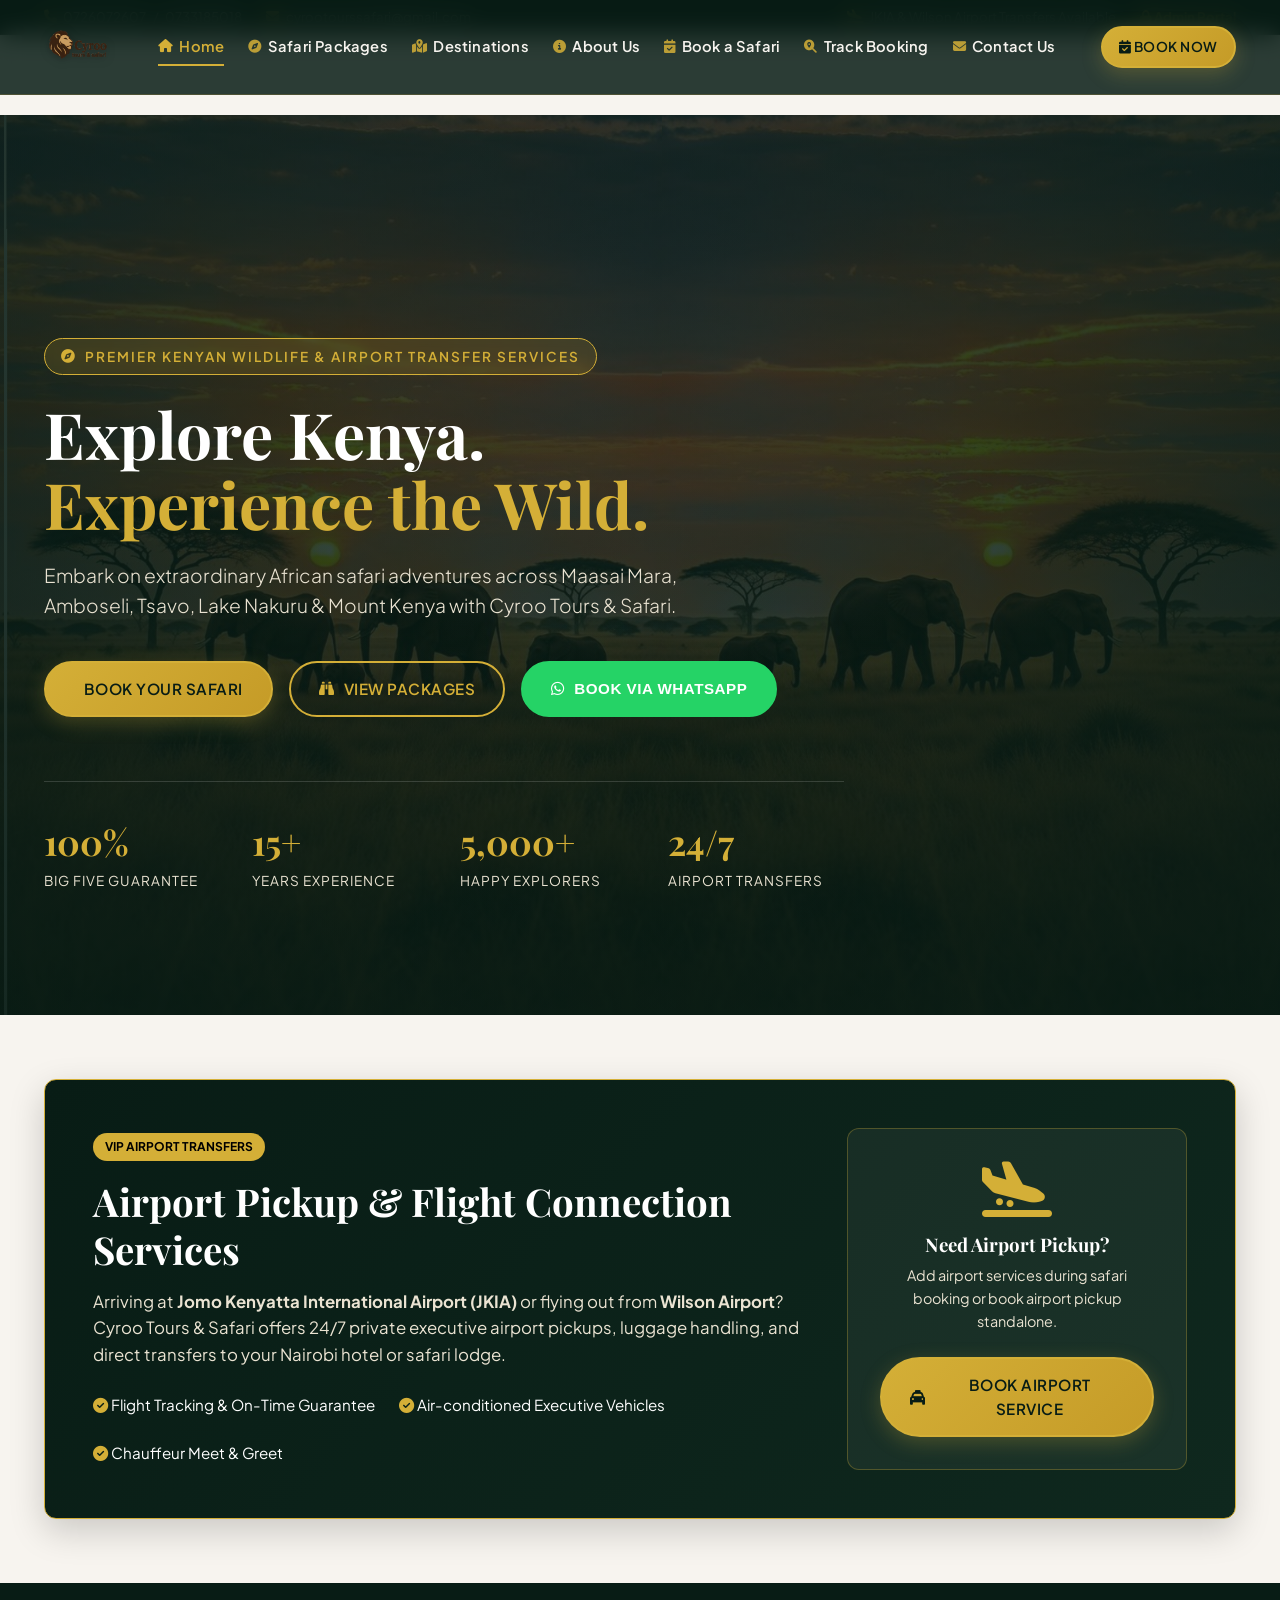
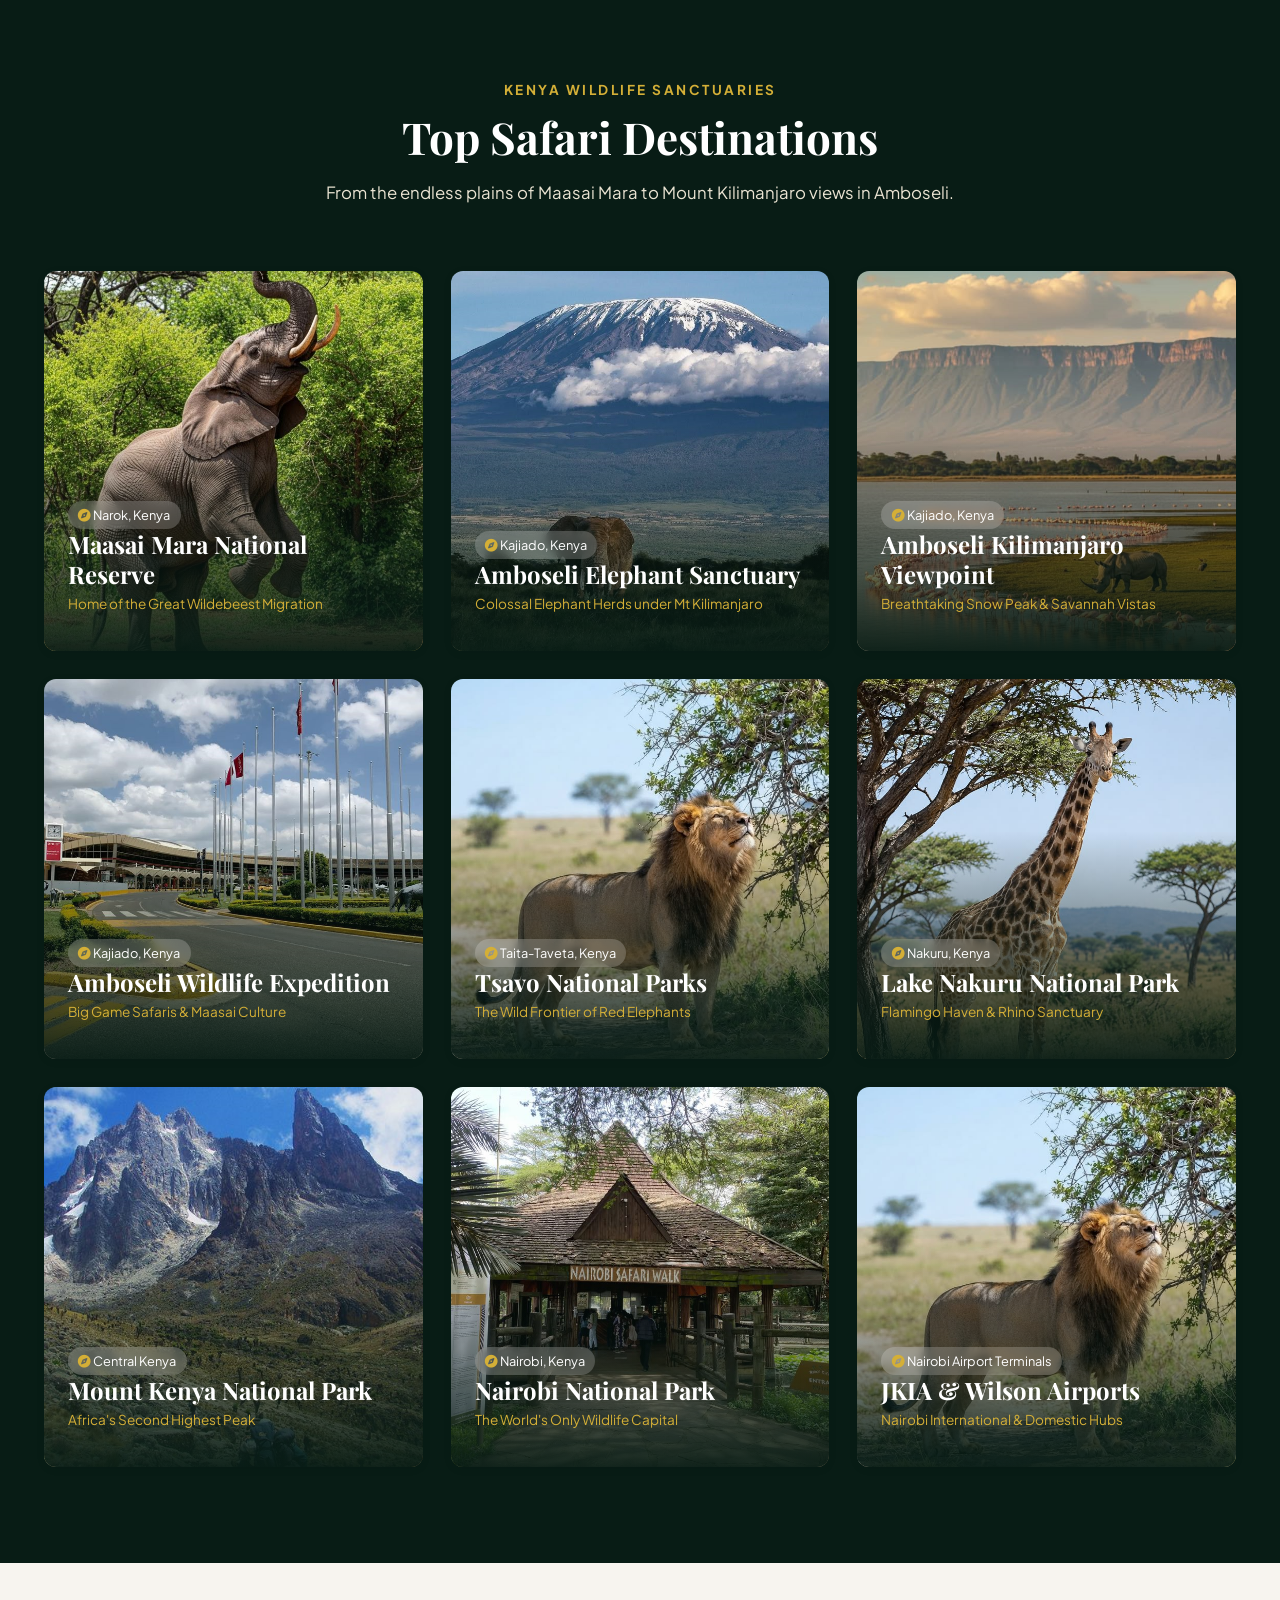
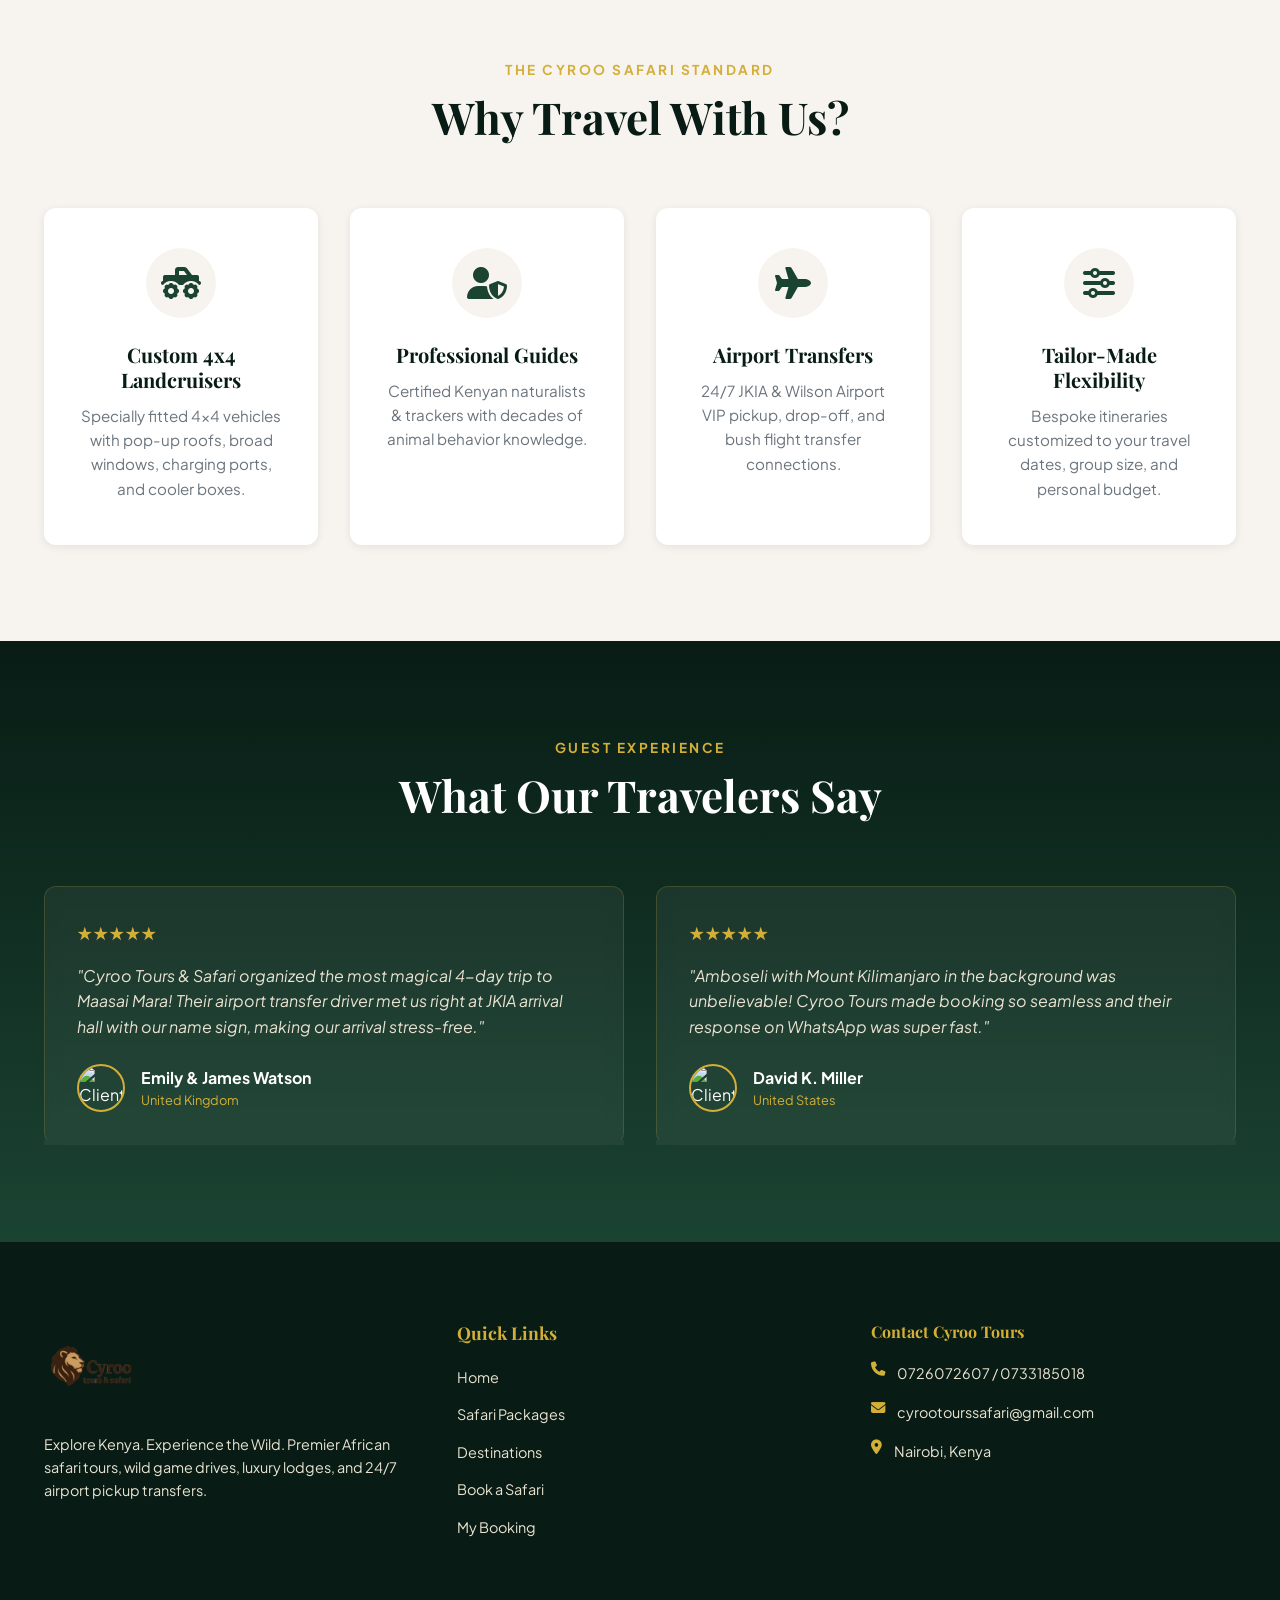
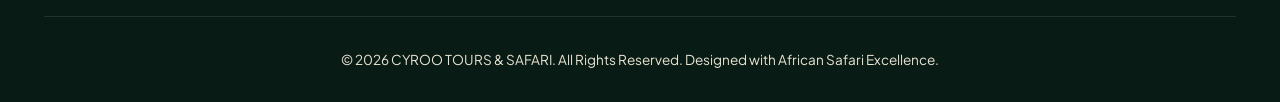
==== commit 7202bb6a: "Add files via upload" ====
--- a/transport system/index.html
+++ b/transport system/index.html
@@ -30,8 +30,8 @@
 
 <body>
 
-  <!-- Top Info Bar -->
-  <div class="top-bar">
+  <!-- Top Info Bar (Desktop Only) -->
+  <div class="top-bar desktop-only">
     <div class="container top-bar-content">
       <div class="top-info">
         <div class="top-info-item"><i class="fas fa-phone text-gold"></i> <a href="tel:0726072607">0726072607</a> / <a
@@ -41,7 +41,7 @@
       </div>
       <div class="top-info">
         <div class="top-info-item"><i class="fas fa-plane-arrival text-gold"></i> JKIA & Wilson Airport Transfers
-          Available</div>
+            Available</div>
         <div class="top-info-item"><a href="admin.html" style="color:var(--gold-accent); font-weight:700;"><i
               class="fas fa-lock"></i> Admin Portal</a></div>
       </div>
@@ -52,22 +52,37 @@
   <header class="header">
     <div class="container nav-container">
       <a href="#home" class="logo">
-        <img src="assets/1-removebg-preview.png" alt="CYROO TOURS & SAFARI" class="brand-logo-img" style="height:85px; max-height:95px;">
+        <img src="assets/1-removebg-preview.png" alt="CYROO TOURS & SAFARI" class="brand-logo-img">
       </a>
 
+      <div class="nav-overlay" id="navOverlay" onclick="closeMobileNav()"></div>
+
       <nav class="nav-menu" id="navMenu">
-        <a href="#home" class="nav-link active">Home</a>
-        <a href="#packages" class="nav-link">Safari Packages</a>
-        <a href="#destinations" class="nav-link">Destinations</a>
-        <a href="#about" class="nav-link">About Us</a>
-        <a href="#book" class="nav-link">Book a Safari</a>
-        <a href="#my-booking" class="nav-link">My Booking</a>
-        <a href="#contact" class="nav-link">Contact Us</a>
+        <div class="nav-drawer-header">
+          <img src="assets/1-removebg-preview.png" alt="CYROO TOURS & SAFARI" class="nav-drawer-logo">
+          <button class="nav-drawer-close" id="navDrawerClose" onclick="closeMobileNav()" aria-label="Close Menu">&times;</button>
+        </div>
+
+        <div class="nav-drawer-links">
+          <a href="#home" class="nav-link active"><i class="fas fa-home"></i> <span>Home</span></a>
+          <a href="#packages" class="nav-link"><i class="fas fa-compass"></i> <span>Safari Packages</span></a>
+          <a href="#destinations" class="nav-link"><i class="fas fa-map-marked-alt"></i> <span>Destinations</span></a>
+          <a href="#about" class="nav-link"><i class="fas fa-info-circle"></i> <span>About Us</span></a>
+          <a href="#book" class="nav-link"><i class="fas fa-calendar-check"></i> <span>Book a Safari</span></a>
+          <a href="#my-booking" class="nav-link"><i class="fas fa-search-location"></i> <span>Track Booking</span></a>
+          <a href="#contact" class="nav-link"><i class="fas fa-envelope"></i> <span>Contact Us</span></a>
+        </div>
+
+        <div class="nav-drawer-footer">
+          <a href="tel:0726072607" class="btn btn-outline-gold btn-sm nav-drawer-btn"><i class="fas fa-phone"></i> Call: 0726072607</a>
+          <button class="btn btn-whatsapp btn-sm nav-drawer-btn" onclick="openQuickWhatsAppBooking()"><i class="fab fa-whatsapp"></i> WhatsApp Booking</button>
+          <a href="admin.html" class="nav-drawer-admin-link"><i class="fas fa-lock text-gold"></i> Staff / Admin Portal</a>
+        </div>
       </nav>
 
       <div class="nav-actions">
-        <a href="#book" class="btn btn-gold btn-sm"><i class="fas fa-calendar-check"></i> Book Now</a>
-        <button class="mobile-toggle" id="mobileToggle" aria-label="Toggle Navigation"><i
+        <a href="#book" class="btn btn-gold btn-sm desktop-only"><i class="fas fa-calendar-check"></i> Book Now</a>
+        <button class="mobile-toggle phone-only" id="mobileToggle" aria-label="Toggle Navigation"><i
             class="fas fa-bars"></i></button>
       </div>
     </div>
@@ -260,13 +275,12 @@
           </div>
 
           <!-- Package Filter Categories -->
-          <div style="display:flex; justify-content:center; gap:0.75rem; margin-bottom:3rem; flex-wrap:wrap;">
-            <button class="btn btn-gold btn-sm pkg-filter-btn active" data-cat="all">All Packages</button>
-            <button class="btn btn-outline-gold btn-sm pkg-filter-btn" data-cat="Safari Parks">Safari Parks</button>
-            <button class="btn btn-outline-gold btn-sm pkg-filter-btn" data-cat="Mount Kenya">Mount Kenya</button>
-            <button class="btn btn-outline-gold btn-sm pkg-filter-btn" data-cat="Day Excursions">Day Excursions</button>
-            <button class="btn btn-outline-gold btn-sm pkg-filter-btn" data-cat="Airport Services"><i
-                class="fas fa-plane"></i> Airport Services</button>
+          <div class="packages-filter">
+            <button class="pkg-filter-btn active" data-cat="all">All Packages</button>
+            <button class="pkg-filter-btn" data-cat="Safari Parks">Safari Parks</button>
+            <button class="pkg-filter-btn" data-cat="Mount Kenya">Mount Kenya</button>
+            <button class="pkg-filter-btn" data-cat="Day Excursions">Day Excursions</button>
+            <button class="pkg-filter-btn" data-cat="Airport Services"><i class="fas fa-plane"></i> Airport Services</button>
           </div>
 
           <!-- Populated by JavaScript -->
@@ -413,11 +427,11 @@
                     <label class="form-label" for="bookingSafariAirportAddon"><i class="fas fa-taxi text-gold"></i> Optional Airport Transfer Add-On</label>
                     <select id="bookingSafariAirportAddon" class="form-select">
                       <option value="No Airport Transfer" data-fee="0">No Airport Add-On Needed</option>
-                      <option value="JKIA Airport Arrival Pickup & Hotel Transfer" data-fee="3000">JKIA Airport Arrival Pickup (+ KES 3,000)</option>
-                      <option value="Nairobi Hotel to JKIA Drop-off" data-fee="3000">JKIA Departure Drop-off (+ KES 3,000)</option>
-                      <option value="Both JKIA Pickup & Drop-off Transfer" data-fee="5500">Both JKIA Pickup & Drop-off (+ KES 5,500)</option>
-                      <option value="Wilson Airport Safari Bush Flight Connection" data-fee="2500">Wilson Airport Safari Connection (+ KES 2,500)</option>
-                      <option value="VIP Chauffeur Airport Service" data-fee="8000">VIP Luxury Executive Airport Chauffeur (+ KES 8,000)</option>
+                      <option value="JKIA Airport Arrival Pickup & Hotel Transfer" data-fee="30">JKIA Airport Arrival Pickup (+ $30)</option>
+                      <option value="Nairobi Hotel to JKIA Drop-off" data-fee="30">JKIA Departure Drop-off (+ $30)</option>
+                      <option value="Both JKIA Pickup & Drop-off Transfer" data-fee="55">Both JKIA Pickup & Drop-off (+ $55)</option>
+                      <option value="Wilson Airport Safari Bush Flight Connection" data-fee="25">Wilson Airport Safari Connection (+ $25)</option>
+                      <option value="VIP Chauffeur Airport Service" data-fee="80">VIP Luxury Executive Airport Chauffeur (+ $80)</option>
                     </select>
                   </div>
                 </div>
@@ -446,7 +460,7 @@
                       <select id="bookingTransport" class="form-select">
                         <option value="Executive Airport Sedan / SUV">Executive Airport Sedan / SUV</option>
                         <option value="4x4 Safari Landcruiser">4x4 Safari Landcruiser (Pop-Up Roof)</option>
-                        <option value="4x4 Landcruiser VIP Edition">4x4 Landcruiser VIP (+ KES 15,000)</option>
+                        <option value="4x4 Landcruiser VIP Edition">4x4 Landcruiser VIP (+ $150)</option>
                         <option value="Customized Safari Tour Van">Customized Safari Tour Van</option>
                       </select>
                     </div>
@@ -470,8 +484,8 @@
                     placeholder="e.g. Flight arrival number KQ 101 at 06:00 AM, extra luggage space, honeymoon setup..."></textarea>
                 </div>
 
-                <button type="submit" class="btn btn-gold" style="width:100%; font-size:1.1rem; padding:1rem; margin-top:1rem;"><i
-                    class="fas fa-check-circle"></i> Confirm & Generate Invoice</button>
+                <button type="submit" id="bookingSubmitBtn" class="btn btn-gold" style="width:100%; font-size:1.1rem; padding:1rem; margin-top:1rem;"><i
+                    class="fas fa-check-circle"></i> Confirm & Generate Invoice (<span id="submitBtnTotal">$0</span>)</button>
               </form>
             </div>
 
@@ -485,11 +499,11 @@
               </div>
               <div class="summary-row">
                 <span style="color:var(--warm-beige-dark);">Adults Charge:</span>
-                <span id="summaryAdults">0 x KES 0</span>
+                <span id="summaryAdults">0 x $0</span>
               </div>
               <div class="summary-row">
                 <span style="color:var(--warm-beige-dark);">Children Charge:</span>
-                <span id="summaryChildren">0 x KES 0</span>
+                <span id="summaryChildren">0 x $0</span>
               </div>
               <div class="summary-row">
                 <span style="color:var(--warm-beige-dark);">Airport Service:</span>
@@ -501,7 +515,7 @@
               </div>
               <div class="summary-row total">
                 <span>Total Payable:</span>
-                <span id="summaryTotal">KES 0</span>
+                <span id="summaryTotal">$0</span>
               </div>
 
               <div
@@ -691,6 +705,32 @@
     </div>
   </footer>
 
+  <!-- MOBILE BOTTOM APP NAVIGATION BAR (Smartphones <= 768px) -->
+  <nav class="mobile-bottom-nav phone-only" id="mobileBottomNav">
+    <a href="#home" class="mobile-bottom-item active" data-target="home">
+      <i class="fas fa-home"></i>
+      <span>Home</span>
+    </a>
+    <a href="#packages" class="mobile-bottom-item" data-target="packages">
+      <i class="fas fa-compass"></i>
+      <span>Safaris</span>
+    </a>
+    <a href="#book" class="mobile-bottom-item book-now-item" data-target="book">
+      <div class="bottom-item-fab">
+        <i class="fas fa-calendar-plus"></i>
+      </div>
+      <span>Book</span>
+    </a>
+    <a href="#my-booking" class="mobile-bottom-item" data-target="my-booking">
+      <i class="fas fa-search-location"></i>
+      <span>Tracker</span>
+    </a>
+    <a href="javascript:void(0)" class="mobile-bottom-item" onclick="openQuickWhatsAppBooking()">
+      <i class="fab fa-whatsapp" style="color:#25d366;"></i>
+      <span>WhatsApp</span>
+    </a>
+  </nav>
+
   <!-- Scripts -->
   <script src="js/config.js"></script>
   <script src="js/supabase-client.js"></script>
--- a/transport system/css/styles.css
+++ b/transport system/css/styles.css
@@ -244,8 +244,8 @@
 }
 
 .brand-logo-img {
-  height: 85px;
-  max-height: 95px;
+  height: 68px;
+  max-height: 75px;
   width: auto;
   object-fit: contain;
   filter: drop-shadow(0px 2px 4px rgba(0, 0, 0, 0.25));
@@ -295,17 +295,46 @@
 .nav-menu {
   display: flex;
   align-items: center;
-  gap: 2rem;
-}
-
+}
+
+.nav-drawer-links {
+  display: flex;
+  align-items: center;
+  gap: 1.5rem;
+}
+
+.nav-drawer-links .nav-link,
 .nav-link {
   color: var(--warm-beige);
-  font-weight: 500;
-  font-size: 0.95rem;
+  font-weight: 600;
+  font-size: 0.92rem;
   position: relative;
-  padding: 0.4rem 0;
-}
-
+  padding: 0.45rem 0;
+  display: inline-flex;
+  align-items: center;
+  gap: 0.4rem;
+  white-space: nowrap;
+  letter-spacing: 0.2px;
+  transition: var(--transition);
+}
+
+.nav-drawer-links .nav-link i,
+.nav-link i {
+  font-size: 0.82rem;
+  color: var(--gold-accent);
+  opacity: 0.85;
+  transition: transform 0.2s ease, opacity 0.2s ease;
+}
+
+.nav-drawer-links .nav-link:hover i,
+.nav-drawer-links .nav-link.active i,
+.nav-link:hover i,
+.nav-link.active i {
+  transform: translateY(-1px);
+  opacity: 1;
+}
+
+.nav-drawer-links .nav-link::after,
 .nav-link::after {
   content: '';
   position: absolute;
@@ -317,14 +346,37 @@
   transition: var(--transition);
 }
 
+.nav-drawer-links .nav-link:hover::after,
+.nav-drawer-links .nav-link.active::after,
 .nav-link:hover::after,
 .nav-link.active::after {
   width: 100%;
 }
 
+.nav-drawer-links .nav-link:hover,
+.nav-drawer-links .nav-link.active,
 .nav-link:hover,
 .nav-link.active {
   color: var(--gold-accent);
+}
+
+@media (min-width: 993px) and (max-width: 1200px) {
+  .nav-container {
+    padding: 0.5rem 1rem;
+  }
+  .nav-drawer-links {
+    gap: 0.85rem;
+  }
+  .nav-drawer-links .nav-link {
+    font-size: 0.84rem;
+    gap: 0.3rem;
+  }
+  .nav-drawer-links .nav-link i {
+    font-size: 0.75rem;
+  }
+  .brand-logo-img {
+    height: 56px !important;
+  }
 }
 
 .nav-actions {
@@ -478,6 +530,48 @@
   color: var(--warm-beige-dark);
 }
 
+/* Package Filter Category Pills (Desktop base) */
+.packages-filter {
+  display: flex;
+  justify-content: center;
+  align-items: center;
+  flex-wrap: wrap;
+  gap: 0.75rem;
+  margin-bottom: 2.75rem;
+  padding: 0.25rem 0;
+}
+
+.pkg-filter-btn {
+  background: var(--white);
+  color: var(--primary-green-dark);
+  border: 1.5px solid rgba(27, 67, 50, 0.25);
+  padding: 0.65rem 1.4rem;
+  border-radius: var(--radius-full);
+  font-weight: 600;
+  font-size: 0.9rem;
+  cursor: pointer;
+  transition: var(--transition);
+  box-shadow: var(--shadow-sm);
+  display: inline-flex;
+  align-items: center;
+  gap: 0.4rem;
+}
+
+.pkg-filter-btn:hover {
+  background: var(--warm-beige);
+  border-color: var(--gold-accent);
+  color: var(--gold-hover);
+  transform: translateY(-2px);
+  box-shadow: var(--shadow-md);
+}
+
+.pkg-filter-btn.active {
+  background: linear-gradient(135deg, var(--gold-accent), #c59b27);
+  color: var(--primary-green-dark);
+  border-color: var(--gold-accent);
+  box-shadow: 0 4px 15px rgba(212, 175, 55, 0.4);
+}
+
 /* Package Cards */
 .packages-grid {
   display: grid;
@@ -1018,10 +1112,35 @@
   color: var(--gold-accent);
 }
 
+.invoice-grid {
+  display: grid;
+  grid-template-columns: repeat(auto-fit, minmax(220px, 1fr));
+  gap: 1.25rem;
+  margin-bottom: 1.5rem;
+  background: #fcfbfa;
+  padding: 1.25rem;
+  border-radius: 6px;
+  border: 1px solid #eee;
+}
+
+.invoice-grid p,
+.invoice-grid div,
+.invoice-grid strong {
+  word-break: break-word;
+  overflow-wrap: anywhere;
+}
+
+.invoice-table-wrapper {
+  width: 100%;
+  overflow-x: auto;
+  -webkit-overflow-scrolling: touch;
+  margin: 1.5rem 0;
+}
+
 .invoice-table {
   width: 100%;
   border-collapse: collapse;
-  margin: 2rem 0;
+  margin: 0;
 }
 
 .invoice-table th {
@@ -1093,16 +1212,17 @@
   color: #383d41;
 }
 
-/* Admin Dashboard Specifics */
+/* Admin Dashboard Specifics (Desktop & Multi-Device Core) */
 .admin-layout {
   display: flex;
   min-height: 100vh;
   background: #f4f6f8;
+  width: 100%;
 }
 
 .admin-sidebar {
-  width: 230px;
-  background: var(--primary-green-dark);
+  width: 240px;
+  background: linear-gradient(180deg, var(--primary-green-dark) 0%, #061811 100%);
   color: var(--warm-beige);
   display: flex;
   flex-direction: column;
@@ -1111,7 +1231,7 @@
   bottom: 0;
   left: 0;
   z-index: 100;
-  box-shadow: var(--shadow-md);
+  box-shadow: 2px 0 15px rgba(0, 0, 0, 0.25);
   overflow-y: auto;
   overflow-x: hidden;
   max-height: 100vh;
@@ -1133,31 +1253,32 @@
 }
 
 .admin-sidebar-header {
-  padding: 0.85rem 1.25rem;
+  padding: 1.1rem 1.25rem;
   border-bottom: 1px solid rgba(255, 255, 255, 0.1);
   flex-shrink: 0;
 }
 
 .admin-menu {
-  padding: 0.75rem 0;
+  padding: 0.85rem 0;
   flex-grow: 1;
 }
 
 .admin-menu-item {
   display: flex;
   align-items: center;
-  gap: 0.75rem;
-  padding: 0.6rem 1.25rem;
+  gap: 0.85rem;
+  padding: 0.75rem 1.25rem;
   color: var(--warm-beige-dark);
   font-weight: 500;
-  font-size: 0.85rem;
+  font-size: 0.9rem;
   cursor: pointer;
   transition: var(--transition);
+  border-left: 3px solid transparent;
 }
 
 .admin-menu-item i {
-  font-size: 0.95rem;
-  width: 18px;
+  font-size: 1rem;
+  width: 20px;
   text-align: center;
 }
 
@@ -1165,20 +1286,25 @@
 .admin-menu-item.active {
   background: rgba(212, 175, 55, 0.15);
   color: var(--gold-accent);
-  border-left: 4px solid var(--gold-accent);
+  border-left-color: var(--gold-accent);
 }
 
 .admin-sidebar-footer {
-  padding: 0.85rem 1.25rem;
+  padding: 1rem 1.25rem;
   border-top: 1px solid rgba(255, 255, 255, 0.1);
   flex-shrink: 0;
   margin-top: auto;
 }
 
 .admin-main {
-  margin-left: 230px;
+  margin-left: 240px;
+  width: calc(100% - 240px);
+  max-width: calc(100% - 240px);
+  min-width: 0;
+  box-sizing: border-box;
   flex-grow: 1;
-  padding: 1.25rem 1.5rem;
+  padding: 1.5rem 2rem;
+  transition: all 0.3s ease;
 }
 
 .admin-topbar {
@@ -1186,17 +1312,30 @@
   justify-content: space-between;
   align-items: center;
   background: var(--white);
-  padding: 0.75rem 1.25rem;
+  padding: 1rem 1.5rem;
   border-radius: var(--radius-md);
-  margin-bottom: 1.25rem;
+  margin-bottom: 1.5rem;
   box-shadow: var(--shadow-sm);
+  border: 1px solid rgba(0, 0, 0, 0.05);
 }
 
 .admin-stats-grid {
   display: grid;
-  grid-template-columns: repeat(auto-fit, minmax(200px, 1fr));
-  gap: 1rem;
-  margin-bottom: 1.25rem;
+  grid-template-columns: repeat(auto-fit, minmax(220px, 1fr));
+  gap: 1.25rem;
+  margin-bottom: 1.5rem;
+}
+
+@media (min-width: 1400px) {
+  .admin-sidebar {
+    width: 250px;
+  }
+  .admin-main {
+    margin-left: 250px;
+    width: calc(100% - 250px);
+    max-width: calc(100% - 250px);
+    padding: 2rem 2.5rem;
+  }
 }
 
 .stat-card {
@@ -1404,51 +1543,246 @@
   color: var(--warm-beige-dark);
 }
 
-/* ==================== COMPREHENSIVE MOBILE RESPONSIVE ENGINE ==================== */
-
-/* Hide mobile toggle by default on desktop */
+/* ==================== COMPREHENSIVE SMARTPHONE & MOBILE RESPONSIVE ENGINE ==================== */
+
+/* Desktop/Website Visibility Defaults (> 768px): Strictly hide all phone version elements */
+.phone-only,
 .mobile-toggle,
 .admin-mobile-toggle,
 .admin-sidebar-close,
-.admin-sidebar-overlay {
-  display: none;
-}
-
-/* Tablet & Desktop Adjustments (max-width: 992px) */
+.admin-sidebar-overlay,
+.nav-overlay,
+.nav-drawer-header,
+.nav-drawer-footer,
+.mobile-bottom-nav,
+.admin-mobile-bottom-nav {
+  display: none !important;
+}
+
+.desktop-only {
+  display: block !important;
+}
+
+/* Base Mobile Bottom App Navigation Bar Component (Styled for when activated on phone) */
+.mobile-bottom-nav,
+.admin-mobile-bottom-nav {
+  position: fixed;
+  bottom: 0;
+  left: 0;
+  right: 0;
+  height: 64px;
+  background: rgba(8, 28, 21, 0.96);
+  backdrop-filter: blur(14px);
+  -webkit-backdrop-filter: blur(14px);
+  border-top: 1px solid rgba(212, 175, 55, 0.3);
+  z-index: 1040;
+  align-items: center;
+  justify-content: space-around;
+  padding: 0 0.5rem;
+  padding-bottom: env(safe-area-inset-bottom, 0);
+  box-shadow: 0 -4px 20px rgba(0, 0, 0, 0.35);
+}
+
+.mobile-bottom-item,
+.admin-bottom-item {
+  flex: 1;
+  display: flex;
+  flex-direction: column;
+  align-items: center;
+  justify-content: center;
+  gap: 3px;
+  color: var(--warm-beige-dark);
+  font-size: 0.7rem;
+  font-weight: 600;
+  text-decoration: none;
+  background: none;
+  border: none;
+  padding: 6px 0;
+  cursor: pointer;
+  transition: all 0.2s ease;
+  min-height: 48px;
+}
+
+.mobile-bottom-item i,
+.admin-bottom-item i {
+  font-size: 1.15rem;
+  transition: transform 0.2s ease, color 0.2s ease;
+}
+
+.mobile-bottom-item.active,
+.admin-bottom-item.active {
+  color: var(--gold-accent);
+}
+
+.mobile-bottom-item.active i,
+.admin-bottom-item.active i {
+  color: var(--gold-accent);
+  transform: translateY(-2px);
+}
+
+/* Floating Raised Action Button (FAB) for "Book" in Bottom Bar */
+.book-now-item {
+  position: relative;
+}
+
+.bottom-item-fab {
+  width: 48px;
+  height: 48px;
+  border-radius: 50%;
+  background: linear-gradient(135deg, var(--gold-accent) 0%, #b8860b 100%);
+  color: var(--primary-green-dark);
+  display: flex;
+  align-items: center;
+  justify-content: center;
+  font-size: 1.25rem;
+  margin-top: -24px;
+  box-shadow: 0 4px 16px rgba(212, 175, 55, 0.5);
+  border: 3px solid var(--primary-green-dark);
+  transition: transform 0.2s ease, box-shadow 0.2s ease;
+}
+
+.mobile-bottom-item.active .bottom-item-fab {
+  transform: scale(1.08) translateY(-2px);
+  box-shadow: 0 6px 20px rgba(212, 175, 55, 0.7);
+}
+
+/* ==================== TABLET & DESKTOP ADJUSTMENTS (max-width: 992px) ==================== */
 @media (max-width: 992px) {
   .header {
-    height: 80px;
+    height: 75px;
   }
 
   .brand-logo-img {
-    height: 60px;
-    max-height: 70px;
+    height: 58px;
+    max-height: 65px;
+  }
+
+  /* Website Mobile Drawer Navigation */
+  .nav-overlay {
+    position: fixed;
+    inset: 0;
+    background: rgba(0, 0, 0, 0.65);
+    backdrop-filter: blur(4px);
+    -webkit-backdrop-filter: blur(4px);
+    z-index: 1050;
+    opacity: 0;
+    pointer-events: none;
+    transition: opacity 0.3s ease;
+    display: block;
+  }
+
+  .nav-overlay.active {
+    opacity: 1;
+    pointer-events: auto;
   }
 
   .nav-menu {
-    display: none;
     position: fixed;
-    top: 75px;
-    left: 0;
+    top: 0;
+    bottom: 0;
+    right: -320px;
+    width: 290px;
+    max-width: 85vw;
+    height: 100vh;
+    background: linear-gradient(180deg, var(--primary-green-dark) 0%, #0d281e 100%);
+    box-shadow: -8px 0 35px rgba(0, 0, 0, 0.6);
+    border-left: 2px solid var(--gold-accent);
+    z-index: 1100;
+    display: flex;
+    flex-direction: column;
+    padding: 0;
+    transition: right 0.35s cubic-bezier(0.25, 1, 0.5, 1);
+    overflow-y: auto;
+    -webkit-overflow-scrolling: touch;
+  }
+
+  .nav-menu.active {
     right: 0;
-    background: var(--primary-green-dark);
+  }
+
+  .nav-drawer-header {
+    display: flex;
+    justify-content: space-between;
+    align-items: center;
+    padding: 1.25rem 1.25rem 1rem 1.25rem;
+    border-bottom: 1px solid rgba(255, 255, 255, 0.1);
+  }
+
+  .nav-drawer-logo {
+    height: 48px;
+    object-fit: contain;
+  }
+
+  .nav-drawer-close {
+    background: none;
+    border: none;
+    color: #fff;
+    font-size: 2rem;
+    line-height: 1;
+    cursor: pointer;
+    padding: 0 0.5rem;
+    transition: color 0.2s;
+  }
+
+  .nav-drawer-close:hover {
+    color: var(--gold-accent);
+  }
+
+  .nav-drawer-links {
+    display: flex;
     flex-direction: column;
-    padding: 1.5rem;
-    box-shadow: 0 12px 30px rgba(0, 0, 0, 0.45);
-    border-bottom: 3px solid var(--gold-accent);
-    z-index: 1000;
-  }
-
-  .nav-menu.active {
+    padding: 1rem 0;
+    flex: 1;
+  }
+
+  .nav-menu .nav-link {
+    font-size: 1.05rem;
+    padding: 0.85rem 1.5rem;
+    color: var(--warm-beige);
+    border-bottom: 1px solid rgba(255, 255, 255, 0.05);
     display: flex;
-  }
-
-  .nav-menu .nav-link {
-    font-size: 1.1rem;
-    padding: 0.85rem 1rem;
-    border-bottom: 1px solid rgba(255, 255, 255, 0.08);
-    color: var(--white);
+    align-items: center;
+    gap: 0.85rem;
+    transition: all 0.2s ease;
+  }
+
+  .nav-menu .nav-link i {
+    width: 24px;
+    color: var(--gold-accent);
+    font-size: 1rem;
+    text-align: center;
+  }
+
+  .nav-menu .nav-link:hover,
+  .nav-menu .nav-link.active {
+    background: rgba(212, 175, 55, 0.12);
+    color: var(--gold-accent);
+    padding-left: 1.85rem;
+  }
+
+  .nav-drawer-footer {
+    display: flex;
+    flex-direction: column;
+    padding: 1.25rem;
+    border-top: 1px solid rgba(255, 255, 255, 0.1);
+    background: rgba(0, 0, 0, 0.25);
+  }
+
+  .nav-drawer-btn {
     width: 100%;
+    margin-bottom: 0.5rem;
+    justify-content: center;
+    font-size: 0.9rem;
+    padding: 0.7rem 1rem;
+  }
+
+  .nav-drawer-admin-link {
+    display: block;
+    text-align: center;
+    font-size: 0.85rem;
+    color: var(--gold-accent);
+    padding: 0.5rem 0;
+    font-weight: 600;
   }
 
   .mobile-toggle {
@@ -1461,7 +1795,7 @@
     border: 1px solid var(--gold-accent);
     color: var(--gold-accent);
     background: rgba(8, 28, 21, 0.6);
-    font-size: 1.2rem;
+    font-size: 1.25rem;
     cursor: pointer;
   }
 
@@ -1480,7 +1814,9 @@
     inset: 0;
     background: rgba(0, 0, 0, 0.65);
     backdrop-filter: blur(4px);
+    -webkit-backdrop-filter: blur(4px);
     z-index: 1050;
+    display: none;
   }
 
   .admin-sidebar-overlay.active {
@@ -1519,8 +1855,11 @@
 
   .admin-main {
     margin-left: 0 !important;
-    width: 100%;
-    padding: 1rem 0.75rem;
+    width: 100% !important;
+    max-width: 100% !important;
+    min-width: 100% !important;
+    padding: 1rem 0.75rem !important;
+    box-sizing: border-box !important;
   }
 
   .admin-mobile-toggle {
@@ -1528,15 +1867,27 @@
   }
 
   .admin-topbar {
-    flex-direction: column;
-    align-items: stretch;
-    gap: 1rem;
-    padding: 1rem;
+    flex-direction: column !important;
+    align-items: stretch !important;
+    gap: 0.75rem !important;
+    padding: 1rem 0.85rem !important;
+    border-radius: 12px !important;
   }
 
   .admin-topbar-actions {
-    width: 100%;
-    justify-content: space-between;
+    display: grid !important;
+    grid-template-columns: repeat(3, 1fr) !important;
+    gap: 0.4rem !important;
+    width: 100% !important;
+  }
+
+  .admin-topbar-actions .btn {
+    font-size: 0.75rem !important;
+    padding: 0.45rem 0.2rem !important;
+    text-align: center !important;
+    justify-content: center !important;
+    min-height: 38px !important;
+    white-space: nowrap !important;
   }
 
   .table-header-tools {
@@ -1552,72 +1903,217 @@
   }
 }
 
-/* Smartphone Adjustments (max-width: 768px) */
+/* ==================== SMARTPHONE PHONE OPTIMIZATIONS (max-width: 768px) ==================== */
 @media (max-width: 768px) {
-
+  html,
+  body {
+    overflow-x: hidden !important;
+    width: 100% !important;
+    max-width: 100vw !important;
+  }
+
+  /* Prevent automatic mobile safari/chrome input zooming */
   body,
   input,
   select,
   textarea,
   button {
     font-size: 16px !important;
-    /* Prevents auto-zoom on mobile safari/chrome */
-  }
-
+  }
+
+  /* Add spacing at bottom so fixed mobile bar never covers content */
+  body {
+    padding-bottom: calc(72px + env(safe-area-inset-bottom, 0)) !important;
+  }
+
+  .admin-main {
+    margin-left: 0 !important;
+    width: 100% !important;
+    max-width: 100% !important;
+    min-width: 100% !important;
+    padding: 0.85rem 0.65rem !important;
+    padding-bottom: calc(75px + env(safe-area-inset-bottom, 0)) !important;
+    box-sizing: border-box !important;
+  }
+
+  /* SHOW Phone Version Bottom Navigation Bars (Strict Horizontal Row) */
+  .mobile-bottom-nav,
+  .admin-mobile-bottom-nav,
+  .mobile-bottom-nav.phone-only,
+  .admin-mobile-bottom-nav.phone-only {
+    display: flex !important;
+    flex-direction: row !important;
+    align-items: center !important;
+    justify-content: space-around !important;
+    width: 100% !important;
+    position: fixed !important;
+    bottom: 0 !important;
+    left: 0 !important;
+    right: 0 !important;
+    z-index: 9999 !important;
+  }
+
+  .mobile-toggle,
+  .admin-mobile-toggle,
+  .mobile-toggle.phone-only,
+  .admin-mobile-toggle.phone-only {
+    display: inline-flex !important;
+    align-items: center !important;
+    justify-content: center !important;
+  }
+
+  /* Universal phone-only class for blocks that are not navbars/toggles */
+  .phone-only:not(.mobile-bottom-nav):not(.admin-mobile-bottom-nav):not(.mobile-toggle):not(.admin-mobile-toggle) {
+    display: block !important;
+  }
+
+  /* HIDE Website/Desktop Version Components on Phone */
+  .desktop-only,
+  .top-bar {
+    display: none !important;
+  }
+
+  /* Hide duplicate header buttons on phone screens */
+  .nav-actions .btn {
+    display: none !important;
+  }
+
+  .brand-logo-img {
+    height: 48px !important;
+    max-height: 52px !important;
+  }
+
+  .header {
+    height: 68px;
+  }
+
+  main {
+    padding-top: 68px !important;
+  }
+
+  .top-bar-content {
+    flex-direction: row;
+    justify-content: space-between;
+    font-size: 0.75rem;
+    padding: 0 0.75rem;
+  }
+
+  .top-info {
+    gap: 0.75rem;
+  }
+
+  .top-info-item:not(:first-child) {
+    display: none; /* Keep primary phone visible, hide secondary on tiny screen */
+  }
+
+  /* Hero Section for Smartphone Screens */
   .hero {
     min-height: auto;
-    padding-top: 100px;
-    padding-bottom: 3rem;
+    padding-top: 85px;
+    padding-bottom: 2.5rem;
     text-align: center;
+    overflow: hidden;
   }
 
   .hero-badge {
-    font-size: 0.85rem;
-    padding: 0.4rem 0.85rem;
+    font-size: 0.75rem;
+    padding: 0.35rem 0.75rem;
     margin: 0 auto 1rem auto;
     display: inline-flex;
+    max-width: 95%;
+    white-space: normal;
+    text-align: center;
+    line-height: 1.4;
   }
 
   .hero-title {
-    font-size: 2.1rem;
+    font-size: clamp(1.85rem, 6.5vw, 2.4rem);
     line-height: 1.25;
+    margin-bottom: 0.85rem;
   }
 
   .hero-subtitle {
-    font-size: 1rem;
+    font-size: 0.925rem;
     margin-bottom: 1.5rem;
+    line-height: 1.6;
   }
 
   .hero-buttons {
     flex-direction: column;
     width: 100%;
-    gap: 0.75rem;
+    gap: 0.65rem;
   }
 
   .hero-buttons .btn {
     width: 100%;
     justify-content: center;
     padding: 0.85rem 1rem;
+    font-size: 1rem;
+    border-radius: 10px;
+    min-height: 48px;
   }
 
   .hero-stats {
     grid-template-columns: 1fr 1fr;
-    gap: 1rem;
+    gap: 0.75rem;
     margin-top: 2rem;
   }
 
+  .stat-box {
+    padding: 0.85rem 0.5rem;
+    border-radius: 8px;
+  }
+
+  .stat-box h3 {
+    font-size: 1.5rem;
+  }
+
+  .stat-box p {
+    font-size: 0.75rem;
+  }
+
+  /* Horizontal Swipeable Pill Strip for Packages Filter */
+  .packages-filter {
+    display: flex !important;
+    flex-wrap: nowrap !important;
+    overflow-x: auto !important;
+    gap: 0.5rem !important;
+    padding: 0.5rem 0.25rem 0.75rem 0.25rem !important;
+    -webkit-overflow-scrolling: touch !important;
+    scrollbar-width: none !important;
+  }
+
+  .packages-filter::-webkit-scrollbar {
+    display: none !important;
+  }
+
+  .pkg-filter-btn {
+    flex-shrink: 0 !important;
+    white-space: nowrap !important;
+    font-size: 0.85rem !important;
+    padding: 0.55rem 1.1rem !important;
+    border-radius: 24px !important;
+    min-height: 42px !important;
+  }
+
+  /* Full Width Single-Column Grids on Smartphone */
   .packages-grid,
   .destinations-grid,
+  .features-grid,
   .footer-grid {
-    grid-template-columns: 1fr;
-    gap: 1.5rem;
-  }
-
+    grid-template-columns: 1fr !important;
+    gap: 1.25rem;
+  }
+
+  .destination-card {
+    height: 240px;
+  }
+
+  /* Cards & Forms on Smartphone */
   .booking-card,
-  .summary-card,
-  .data-table-container {
-    padding: 1.25rem 0.85rem;
-    border-radius: var(--radius-sm);
+  .summary-card {
+    padding: 1.25rem 1rem;
+    border-radius: 12px;
   }
 
   .form-row {
@@ -1625,51 +2121,402 @@
     gap: 0.75rem;
   }
 
-  /* Modals Full Width Mobile */
+  .form-control,
+  .form-select {
+    height: 48px;
+    min-height: 48px;
+    font-size: 16px !important;
+    border-radius: 8px;
+    padding: 0.65rem 0.85rem;
+  }
+
+  textarea.form-control {
+    height: auto !important;
+    min-height: 100px;
+  }
+
+  .booking-type-btn {
+    width: 100%;
+    margin-bottom: 0.5rem;
+    min-height: 48px;
+    justify-content: center;
+    font-size: 1rem !important;
+  }
+
+  /* Full Width Phone Modals with Fixed Headers & Footers */
   .modal-content {
     width: 95vw !important;
-    max-width: 650px;
-    max-height: 90vh;
-    overflow-y: auto;
+    max-width: 520px;
+    max-height: 88vh !important;
+    border-radius: 16px !important;
+    overflow: hidden !important;
+    padding: 0 !important;
+    margin: auto !important;
+    display: flex !important;
+    flex-direction: column !important;
+  }
+
+  .modal-header {
+    padding: 1rem 1.25rem !important;
+    border-bottom: 1px solid #eee;
+    background: #fff;
+    position: sticky;
+    top: 0;
+    z-index: 5;
+  }
+
+  .modal-body {
+    flex: 1 !important;
+    overflow-y: auto !important;
+    -webkit-overflow-scrolling: touch !important;
     padding: 1.25rem !important;
-    margin: 1rem auto;
-  }
-
+  }
+
+  .modal-footer {
+    padding: 0.85rem 1.25rem !important;
+    border-top: 1px solid #eee;
+    background: #fff;
+    position: sticky;
+    bottom: 0;
+    z-index: 5;
+    display: flex;
+    gap: 0.5rem;
+    justify-content: flex-end;
+  }
+
+  .modal-footer .btn {
+    min-height: 44px;
+    padding: 0.65rem 1.2rem;
+  }
+
+  /* Printable & Responsive PDF Invoice on Phone */
   .invoice-sheet {
-    padding: 1rem !important;
+    padding: 0.85rem !important;
+    border-radius: 8px;
+  }
+
+  .invoice-grid {
+    grid-template-columns: 1fr !important;
+    gap: 0.85rem !important;
+    padding: 0.75rem !important;
   }
 
   .invoice-header {
     flex-direction: column;
     gap: 1rem;
+    align-items: flex-start;
   }
 
   .invoice-details {
     text-align: left;
-  }
-
-  .invoice-totals {
     width: 100%;
   }
 
-  .data-table-container {
+  .invoice-table-wrapper {
     overflow-x: auto;
     -webkit-overflow-scrolling: touch;
+    margin-bottom: 1rem;
+  }
+
+  .invoice-table {
+    font-size: 0.8rem;
+    min-width: 480px;
+  }
+
+  .invoice-table th,
+  .invoice-table td {
+    padding: 0.45rem 0.55rem;
+  }
+
+  .invoice-totals {
+    width: 100% !important;
+  }
+
+  .invoice-totals-row {
+    font-size: 0.85rem;
+  }
+
+  /* Admin Dashboard Smartphone Layout */
+  .admin-stats-grid {
+    grid-template-columns: repeat(2, 1fr) !important;
+    gap: 0.65rem !important;
+    margin-bottom: 1rem;
+  }
+
+  .stat-card {
+    padding: 0.75rem 0.65rem !important;
+    flex-direction: column !important;
+    align-items: flex-start !important;
+    gap: 0.4rem !important;
+    border-radius: 10px;
+  }
+
+  .stat-icon {
+    width: 36px !important;
+    height: 36px !important;
+    font-size: 1.1rem !important;
+    border-radius: 8px;
+  }
+
+  .stat-val {
+    font-size: 1.2rem !important;
+  }
+
+  .stat-lbl {
+    font-size: 0.72rem !important;
+    line-height: 1.2;
+  }
+
+  /* Swipeable Horizontal Data Tables for Smartphone */
+  .data-table-container {
+    padding: 0.85rem 0.65rem !important;
+    border-radius: 10px;
+    overflow-x: auto;
+    -webkit-overflow-scrolling: touch;
+    position: relative;
   }
 
   .data-table {
-    min-width: 600px;
-    font-size: 0.85rem;
+    min-width: 720px !important;
+    font-size: 0.825rem;
   }
 
   .data-table th,
   .data-table td {
-    padding: 0.5rem 0.6rem;
+    padding: 0.5rem 0.65rem !important;
     white-space: nowrap;
   }
 
-  .booking-type-btn {
-    width: 100%;
-    margin-bottom: 0.5rem;
+  .data-table td .btn-sm {
+    min-height: 36px;
+    min-width: 36px;
+    padding: 0.35rem 0.6rem;
+  }
+
+  /* Toast Notifications on Mobile */
+  .toast-container {
+    bottom: calc(75px + env(safe-area-inset-bottom, 0)) !important;
+    right: 0.75rem !important;
+    left: 0.75rem !important;
+    width: auto !important;
+  }
+
+  .toast {
+    font-size: 0.85rem;
+    padding: 0.75rem 1rem;
+    border-radius: 8px;
+  }
+}
+
+/* Extra Small Phones (max-width: 380px) */
+@media (max-width: 380px) {
+  .admin-stats-grid {
+    grid-template-columns: 1fr !important;
+  }
+
+  .hero-stats {
+    grid-template-columns: 1fr;
+  }
+
+  .mobile-bottom-item span,
+  .admin-bottom-item span {
+    font-size: 0.65rem;
+  }
+}
+
+/* ==================== ASSET IMAGE GALLERY PICKER (System Admin) ==================== */
+.asset-gallery-container {
+  margin-bottom: 0.75rem;
+}
+
+.asset-gallery-grid {
+  display: grid;
+  grid-template-columns: repeat(auto-fill, minmax(130px, 1fr));
+  gap: 0.5rem;
+  max-height: 190px;
+  overflow-y: auto;
+  padding: 0.6rem;
+  background: #f8f9fa;
+  border: 1px solid #e2e8f0;
+  border-radius: var(--radius-sm);
+  scrollbar-width: thin;
+  scrollbar-color: var(--gold-accent) transparent;
+}
+
+.asset-gallery-grid::-webkit-scrollbar {
+  width: 5px;
+}
+.asset-gallery-grid::-webkit-scrollbar-thumb {
+  background: var(--gold-accent);
+  border-radius: 4px;
+}
+
+.asset-thumb-card {
+  background: #fff;
+  border: 2px solid #e2e8f0;
+  border-radius: 6px;
+  overflow: hidden;
+  cursor: pointer;
+  transition: all 0.2s ease;
+  display: flex;
+  flex-direction: column;
+  position: relative;
+  text-align: left;
+}
+
+.asset-thumb-card:hover {
+  border-color: var(--gold-accent);
+  transform: translateY(-2px);
+  box-shadow: 0 4px 10px rgba(0, 0, 0, 0.1);
+}
+
+.asset-thumb-card.active {
+  border-color: var(--gold-accent) !important;
+  box-shadow: 0 0 0 2px var(--gold-accent), 0 4px 12px rgba(212, 175, 55, 0.35) !important;
+  background: #fffdf5 !important;
+}
+
+.asset-thumb-img-wrapper {
+  height: 62px;
+  width: 100%;
+  overflow: hidden;
+  background: #eaeaea;
+  position: relative;
+}
+
+.asset-thumb-img {
+  width: 100%;
+  height: 100%;
+  object-fit: cover;
+  transition: transform 0.2s ease;
+}
+
+.asset-thumb-card:hover .asset-thumb-img {
+  transform: scale(1.08);
+}
+
+.asset-thumb-info {
+  padding: 0.35rem 0.45rem;
+  font-size: 0.72rem;
+  line-height: 1.2;
+}
+
+.asset-thumb-name {
+  font-weight: 700;
+  color: var(--primary-green-dark);
+  white-space: nowrap;
+  overflow: hidden;
+  text-overflow: ellipsis;
+  display: block;
+}
+
+.asset-thumb-cat {
+  font-size: 0.65rem;
+  color: #777;
+  white-space: nowrap;
+  overflow: hidden;
+  text-overflow: ellipsis;
+  display: block;
+  margin-top: 1px;
+}
+
+.asset-thumb-check {
+  position: absolute;
+  top: 4px;
+  right: 4px;
+  background: var(--gold-accent);
+  color: var(--primary-green-dark);
+  width: 18px;
+  height: 18px;
+  border-radius: 50%;
+  display: none;
+  align-items: center;
+  justify-content: center;
+  font-size: 0.65rem;
+  font-weight: 900;
+  box-shadow: 0 2px 4px rgba(0, 0, 0, 0.2);
+}
+
+.asset-thumb-card.active .asset-thumb-check {
+  display: flex !important;
+}
+
+.asset-preview-box {
+  position: relative;
+  height: 140px;
+  border-radius: 8px;
+  overflow: hidden;
+  border: 1px solid #dcd6cd;
+  background: #f5f5f5;
+  display: flex;
+  align-items: center;
+  justify-content: center;
+  margin-top: 0.5rem;
+}
+
+.asset-preview-box img {
+  width: 100%;
+  height: 100%;
+  object-fit: cover;
+}
+
+.asset-preview-caption {
+  position: absolute;
+  bottom: 0;
+  left: 0;
+  right: 0;
+  background: rgba(8, 28, 21, 0.88);
+  backdrop-filter: blur(4px);
+  color: #fff;
+  padding: 0.35rem 0.75rem;
+  font-size: 0.75rem;
+  display: flex;
+  align-items: center;
+  gap: 0.4rem;
+  white-space: nowrap;
+  overflow: hidden;
+  text-overflow: ellipsis;
+}
+
+/* Printable Invoice Styles */
+@media print {
+  body * {
+    visibility: hidden !important;
+  }
+
+  .modal.active {
+    display: block !important;
+    position: absolute !important;
+    left: 0 !important;
+    top: 0 !important;
+    width: 100% !important;
+    background: #fff !important;
+    padding: 0 !important;
+  }
+
+  .modal-content {
+    box-shadow: none !important;
+    max-height: none !important;
+    width: 100% !important;
+    padding: 0 !important;
+    margin: 0 !important;
+  }
+
+  .modal-header,
+  .modal-footer {
+    display: none !important;
+  }
+
+  #invoicePDFSheet,
+  #invoicePDFSheet * {
+    visibility: visible !important;
+  }
+
+  #invoicePDFSheet {
+    position: absolute !important;
+    left: 0 !important;
+    top: 0 !important;
+    width: 100% !important;
+    padding: 20px !important;
   }
 }
